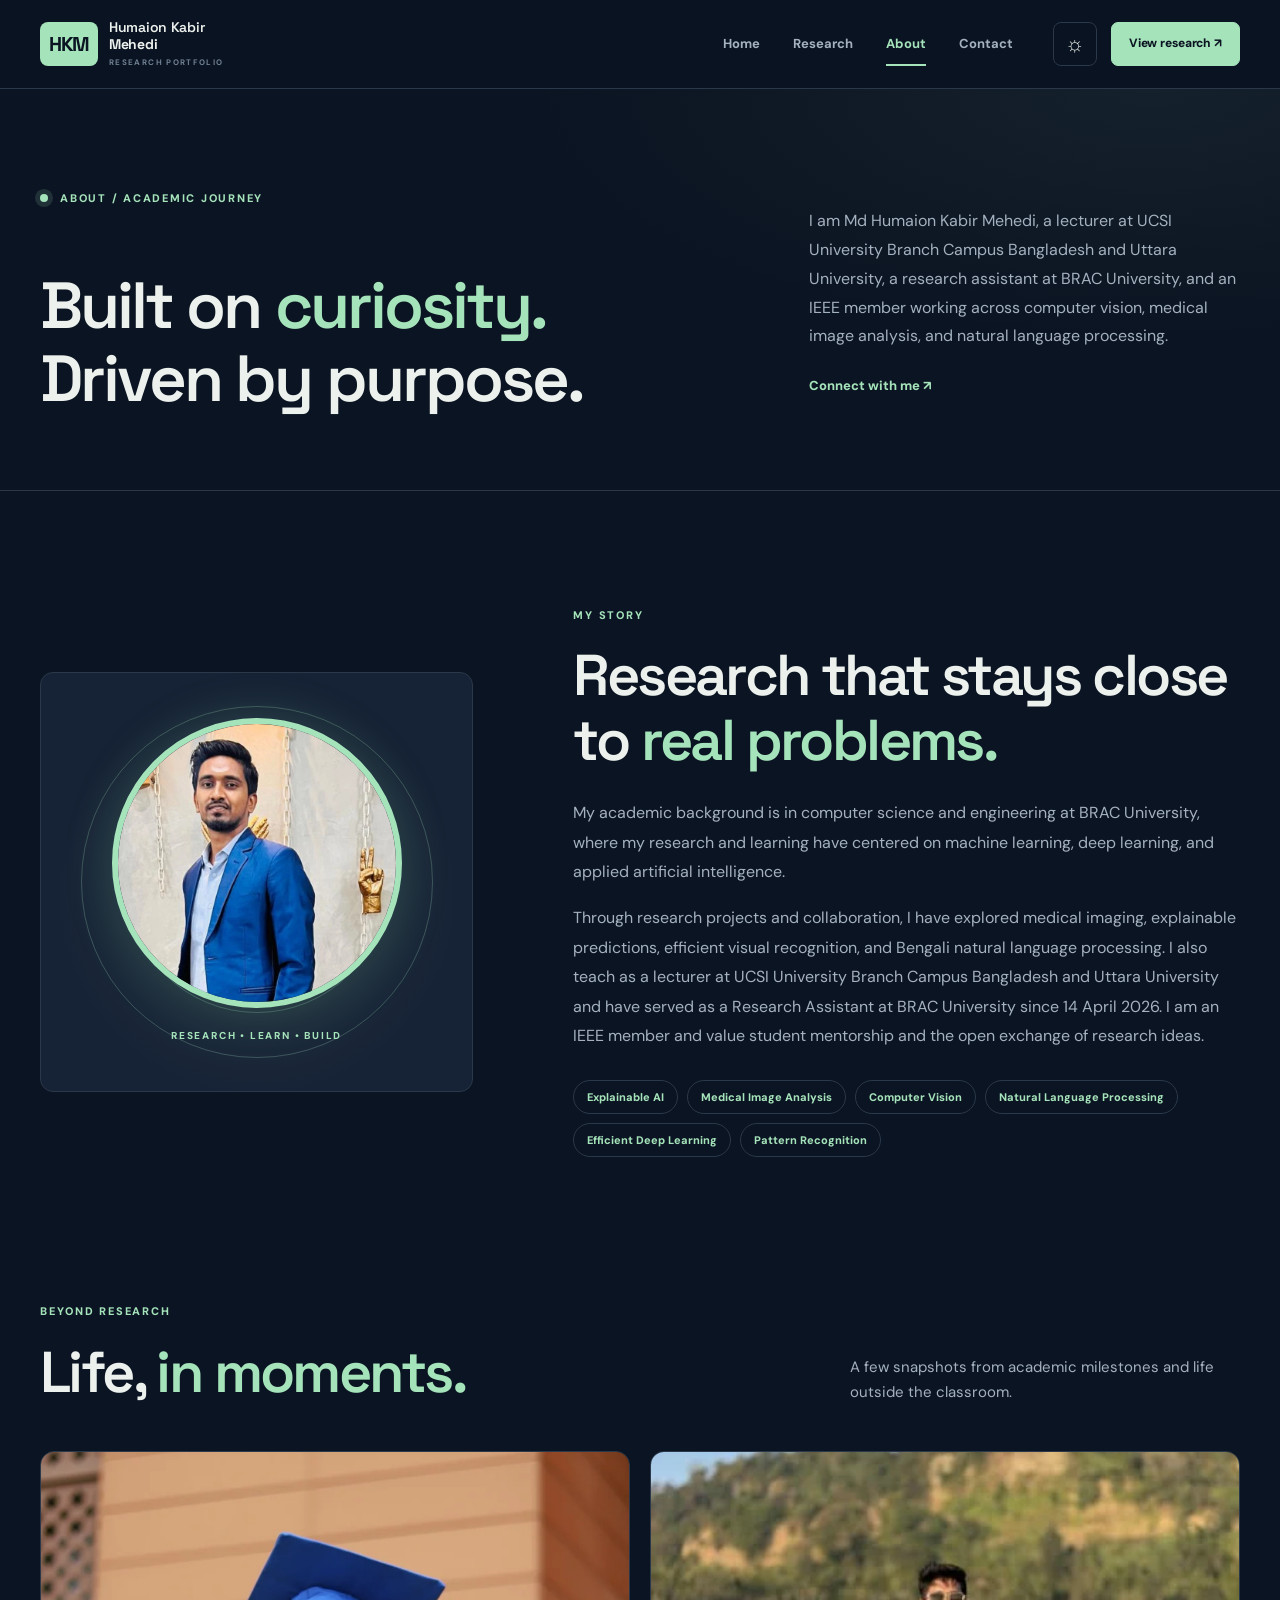
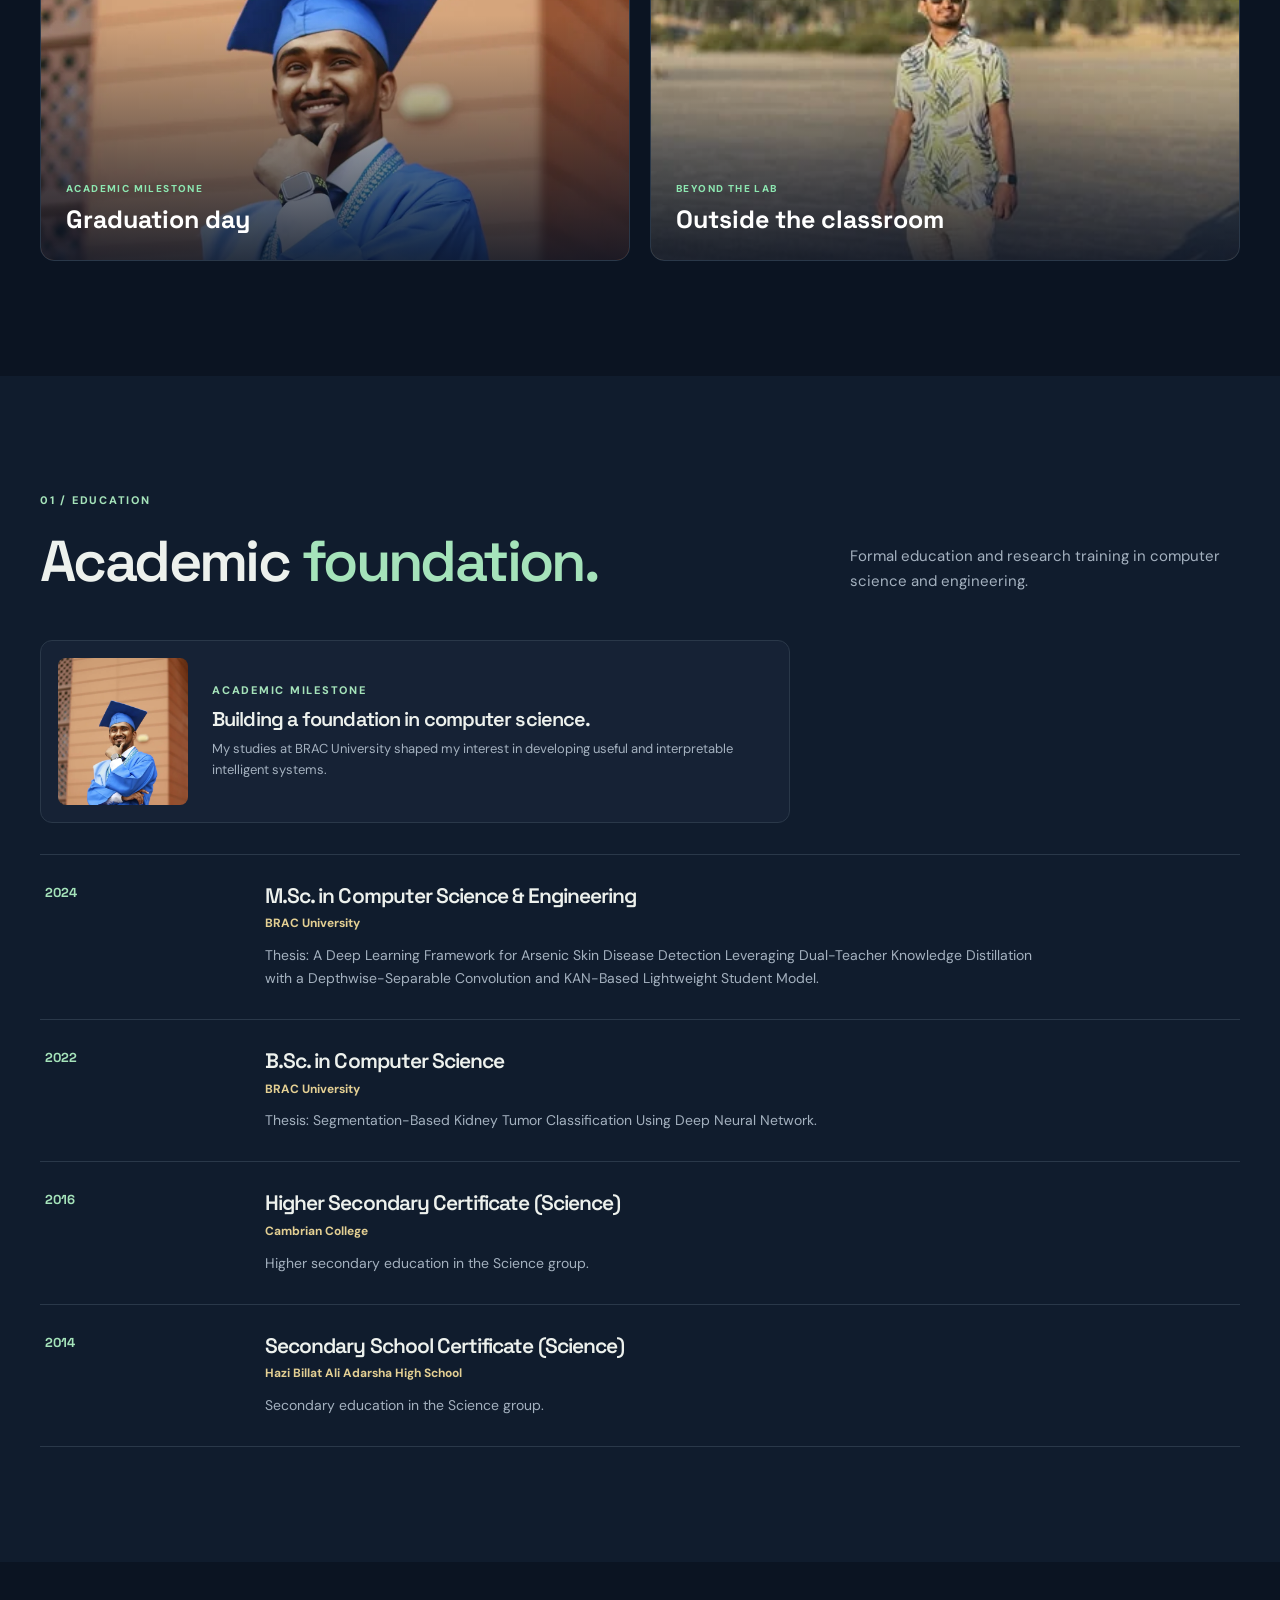
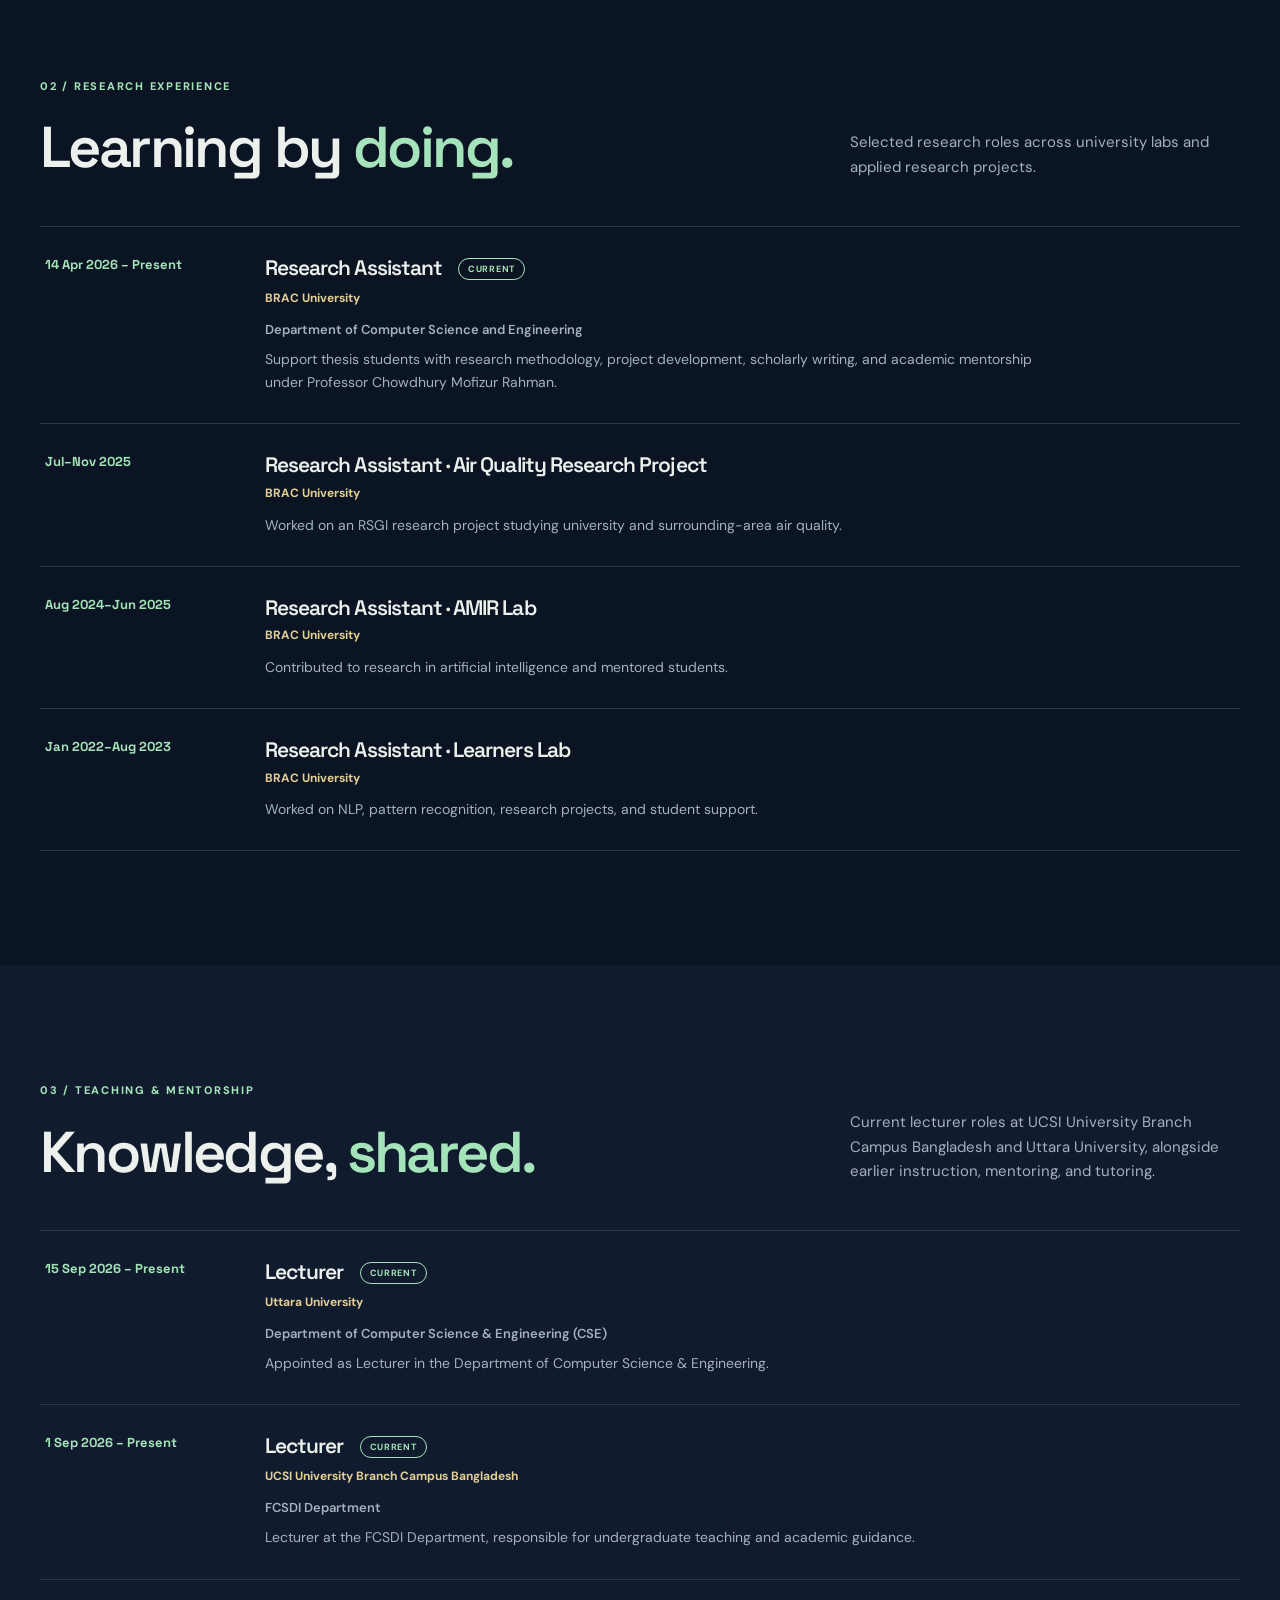
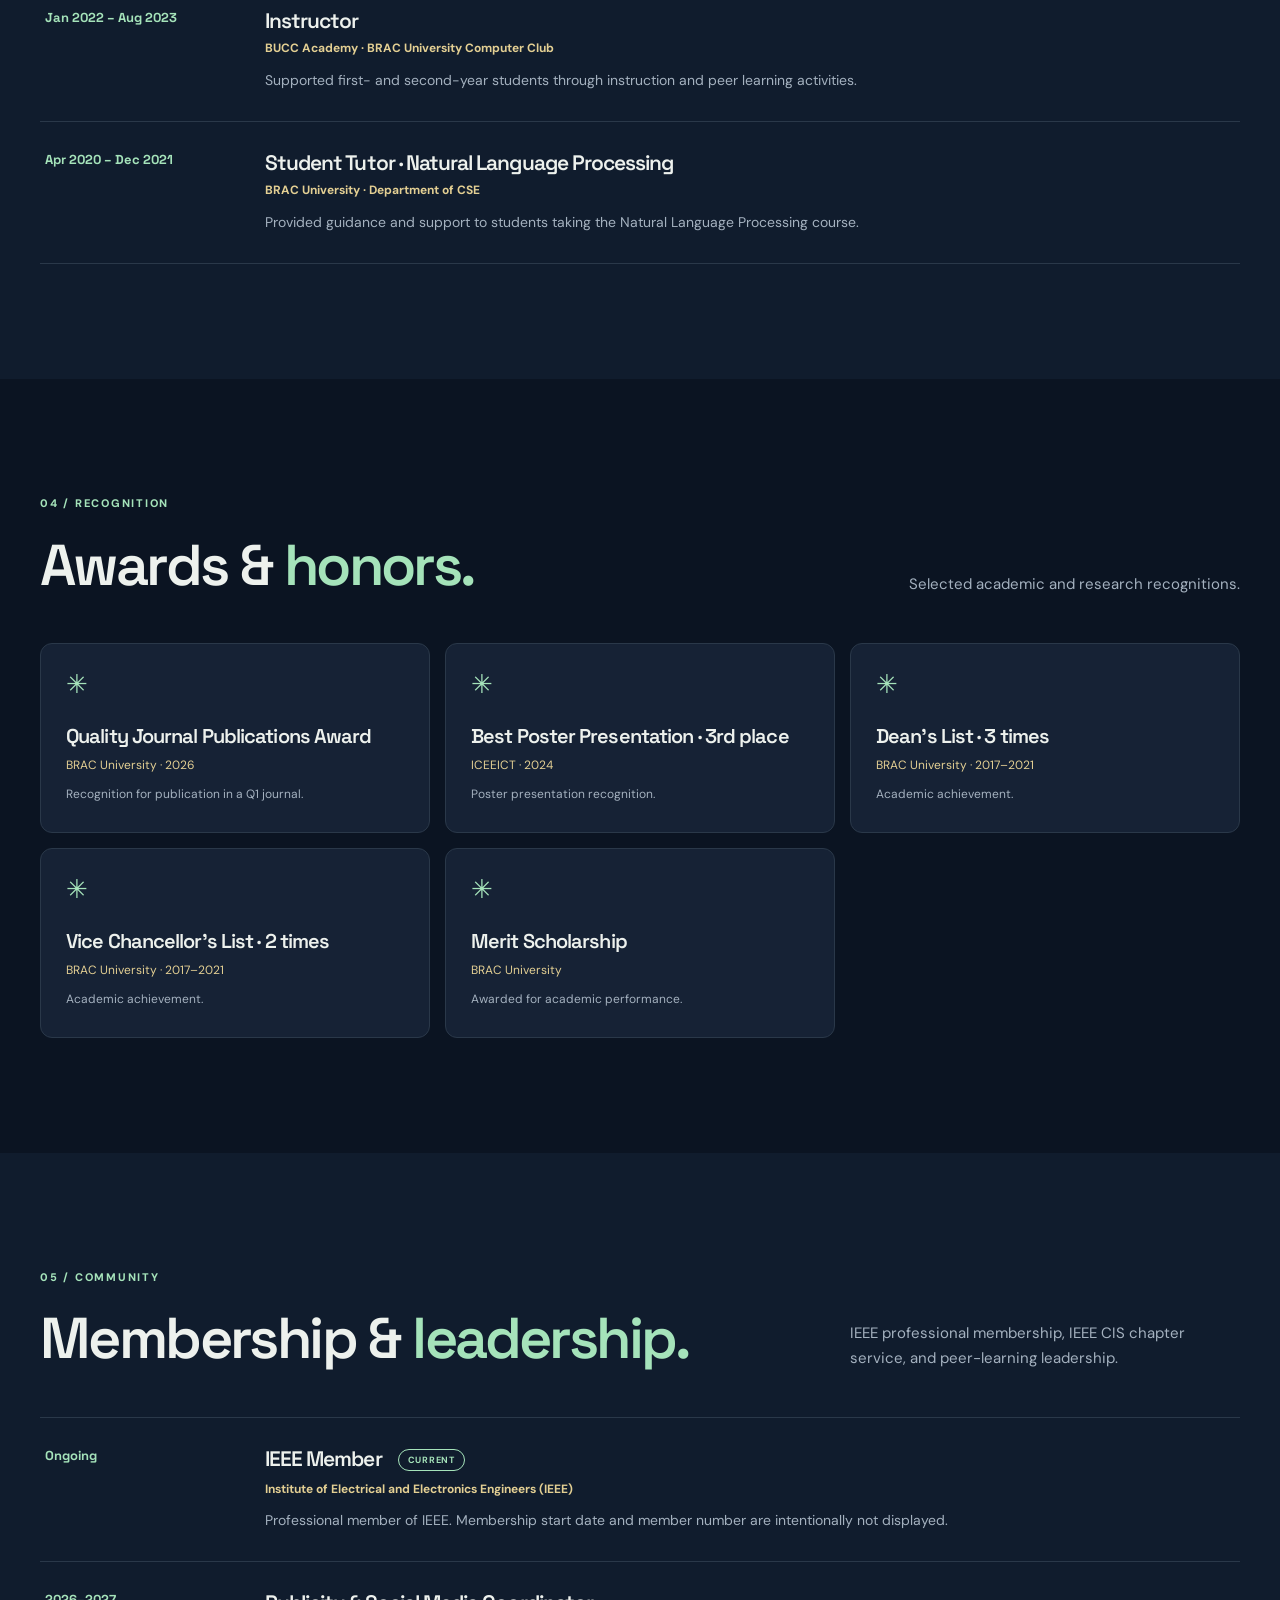
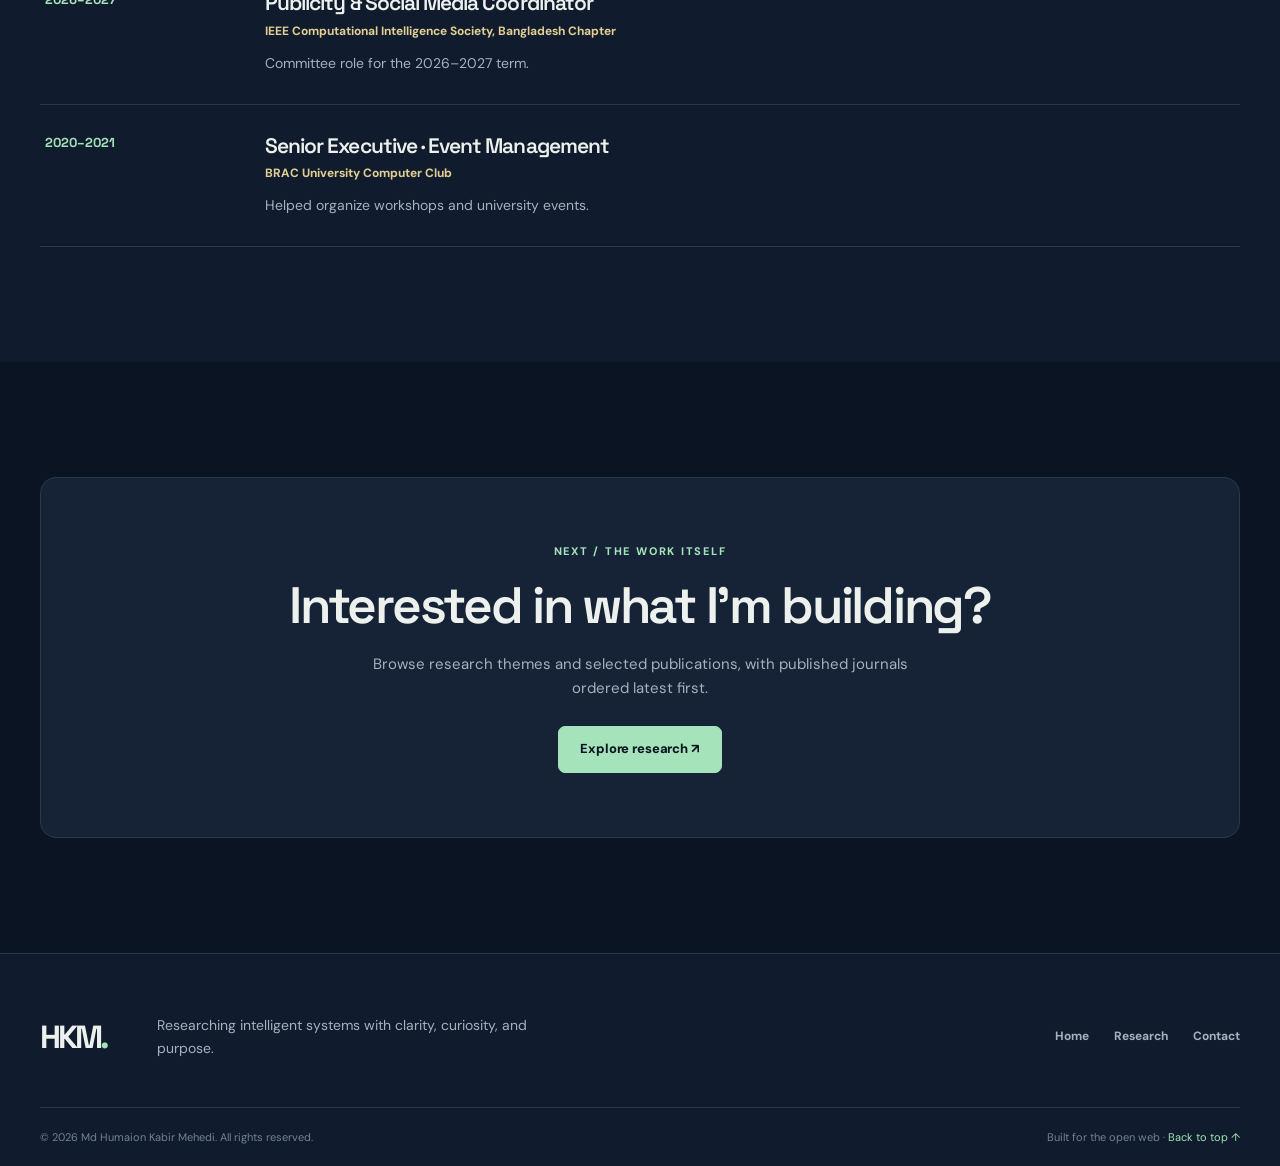
==== about.html @ 3a2073c4 "Add files via upload" ====
<!DOCTYPE html><html lang="en" data-theme="dark"><head>
<meta charset="utf-8"><meta name="viewport" content="width=device-width,initial-scale=1"><meta name="theme-color" content="#0c1423">
<meta name="description" content="Education, experience, teaching, awards, and scholarly activities of AI researcher Md Humaion Kabir Mehedi.">
<meta property="og:title" content="About | Md Humaion Kabir Mehedi"><meta property="og:type" content="website"><title>About | HKM — Md Humaion Kabir Mehedi</title><meta name="application-name" content="HKM Academic Portfolio"><link rel="icon" href="assets/img/favicon.svg" type="image/svg+xml"><link rel="preconnect" href="https://fonts.googleapis.com"><link rel="preconnect" href="https://fonts.gstatic.com" crossorigin><link href="https://fonts.googleapis.com/css2?family=DM+Sans:wght@400;500;600;700;800&family=Space+Grotesk:wght@400;500;600;700&display=swap" rel="stylesheet"><link rel="stylesheet" href="assets/css/style.css"><script>try{document.documentElement.dataset.theme=localStorage.getItem('hkm-theme')||'dark'}catch(e){}</script><script defer src="assets/js/data.js"></script><script defer src="assets/js/app.js"></script>
</head><body data-page="about"><a class="skip-link" href="#main">Skip to content</a><div class="site-shell"><header class="site-header" id="site-header"><div class="container nav-container"><a href="index.html" class="brand" aria-label="Md Humaion Kabir Mehedi home"><span class="brand-symbol">HKM</span><span class="brand-text">Humaion Kabir <strong>Mehedi</strong><small>RESEARCH PORTFOLIO</small></span></a><nav class="desktop-nav" aria-label="Main navigation"><a href="index.html" data-nav="home">Home</a><a href="research.html" data-nav="research">Research</a><a href="about.html" data-nav="about">About</a><a href="contact.html" data-nav="contact">Contact</a></nav><div class="nav-actions"><button class="theme-toggle icon-button" aria-label="Toggle light and dark theme" title="Toggle theme"><span class="theme-icon">☼</span></button><a href="research.html" class="button button-small button-primary nav-cta">View research ↗</a><button class="mobile-menu-toggle icon-button" aria-expanded="false" aria-controls="mobile-navigation" aria-label="Open navigation"><span class="hamburger"><i></i><i></i><i></i></span></button></div></div><nav id="mobile-navigation" class="mobile-nav" aria-label="Mobile navigation" hidden><a href="index.html" data-nav="home">Home</a><a href="research.html" data-nav="research">Research</a><a href="about.html" data-nav="about">About</a><a href="contact.html" data-nav="contact">Contact</a></nav></header>
<main id="main"><section class="page-hero"><div class="container"><div class="eyebrow"><span class="eyebrow-dot"></span> ABOUT / ACADEMIC JOURNEY</div><div class="page-hero-grid"><h1>Built on <span class="text-gradient">curiosity.</span><br>Driven by purpose.</h1><div class="page-hero-aside"><p>I am Md Humaion Kabir Mehedi, a lecturer at UCSI University Branch Campus Bangladesh and Uttara University, a research assistant at BRAC University, and an IEEE member working across computer vision, medical image analysis, and natural language processing.</p><a href="contact.html" class="text-link">Connect with me ↗</a></div></div></div></section>
<section class="section-spacing"><div class="container about-intro"><div class="about-monogram about-photo-frame"><img class="profile-photo profile-photo-about" data-profile-photo src="assets/img/profile.webp" alt="Profile image of Md Humaion Kabir Mehedi" width="320" height="320"><small>RESEARCH • LEARN • BUILD</small></div><div class="intro-copy"><div class="section-kicker">MY STORY</div><h2>Research that stays close to <span class="text-gradient">real problems.</span></h2><p>My academic background is in computer science and engineering at BRAC University, where my research and learning have centered on machine learning, deep learning, and applied artificial intelligence.</p><p>Through research projects and collaboration, I have explored medical imaging, explainable predictions, efficient visual recognition, and Bengali natural language processing. I also teach as a lecturer at UCSI University Branch Campus Bangladesh and Uttara University and have served as a Research Assistant at BRAC University since 14 April 2026. I am an IEEE member and value student mentorship and the open exchange of research ideas.</p><div class="interest-cloud" id="interest-cloud"></div></div></div></section>
<section class="photo-editor-section" id="photo-editor" hidden aria-labelledby="photo-editor-title">
  <div class="container">
    <div class="photo-editor-panel">
      <div class="photo-editor-heading">
        <div><div class="section-kicker">OWNER TOOL / LOCAL PREVIEW</div><h2 id="photo-editor-title">Update your profile photo.</h2><p>Choose your picture to preview it on this website. Download the optimized photo, then replace <code>assets/img/profile.webp</code> in your GitHub repository to publish the change for everyone.</p></div>
        <a class="text-link" href="about.html">Close editor ↗</a>
      </div>
      <div class="photo-editor-grid">
        <div class="photo-editor-preview"><img id="photo-preview" src="assets/img/profile.webp" alt="Current or newly selected profile image" width="160" height="160"><span>Square, automatically center-cropped</span></div>
        <div class="photo-editor-controls">
          <label for="photo-file" class="button button-outline photo-picker">Choose photo <span aria-hidden="true">↑</span></label>
          <input type="file" id="photo-file" accept="image/jpeg,image/png,image/webp" aria-describedby="photo-editor-help">
          <p id="photo-editor-help" class="photo-editor-help">JPG, PNG or WebP, up to 10 MB. The original stays on your device.</p>
          <button class="button button-primary" type="button" id="photo-download" disabled>Download website photo ↓</button>
          <p role="status" aria-live="polite" id="photo-status" class="photo-status">Select a photo to get started.</p>
          <p class="photo-publish-note"><strong>Publishing step:</strong> Upload the downloaded <code>profile.webp</code> to <code>assets/img/</code> on GitHub, replacing the existing file. Commit your changes and refresh the site after deployment. This editor does not upload the image to the server.</p>
        </div>
      </div>
    </div>
  </div>
</section>

<section class="section-spacing moments-section" id="moments"><div class="container"><div class="section-heading reveal"><div><div class="section-kicker">BEYOND RESEARCH</div><h2>Life, <span class="text-gradient">in moments.</span></h2></div><div class="section-heading-side"><p>A few snapshots from academic milestones and life outside the classroom.</p></div></div><div class="moments-grid"><figure class="moment-card"><img src="assets/img/graduation.webp" alt="Graduation portrait in blue academic regalia" width="440" height="600" loading="lazy"><figcaption><small>ACADEMIC MILESTONE</small><strong>Graduation day</strong></figcaption></figure><figure class="moment-card"><img src="assets/img/outdoors.webp" alt="Outdoor photograph in a sunny open landscape" width="440" height="440" loading="lazy"><figcaption><small>BEYOND THE LAB</small><strong>Outside the classroom</strong></figcaption></figure></div></div></section>
<section class="section-spacing section-alt" id="education"><div class="container"><div class="section-heading reveal"><div><div class="section-kicker">01 / EDUCATION</div><h2>Academic <span class="text-gradient">foundation.</span></h2></div><div class="section-heading-side"><p>Formal education and research training in computer science and engineering.</p></div></div><div class="education-photo-note"><img src="assets/img/graduation.webp" width="320" height="420" loading="lazy" alt="Graduation portrait wearing blue academic regalia"><div><div class="section-kicker">ACADEMIC MILESTONE</div><h3>Building a foundation in computer science.</h3><p>My studies at BRAC University shaped my interest in developing useful and interpretable intelligent systems.</p></div></div><div class="timeline" id="education-timeline"></div></div></section>
<section class="section-spacing" id="research-experience"><div class="container"><div class="section-heading reveal"><div><div class="section-kicker">02 / RESEARCH EXPERIENCE</div><h2>Learning by <span class="text-gradient">doing.</span></h2></div><div class="section-heading-side"><p>Selected research roles across university labs and applied research projects.</p></div></div><div class="timeline" id="experience-timeline"></div></div></section>
<section class="section-spacing section-alt" id="teaching-experience"><div class="container"><div class="section-heading reveal"><div><div class="section-kicker">03 / TEACHING &amp; MENTORSHIP</div><h2>Knowledge, <span class="text-gradient">shared.</span></h2></div><div class="section-heading-side"><p>Current lecturer roles at UCSI University Branch Campus Bangladesh and Uttara University, alongside earlier instruction, mentoring, and tutoring.</p></div></div><div class="timeline" id="teaching-timeline"></div></div></section>
<section class="section-spacing"><div class="container"><div class="section-heading reveal"><div><div class="section-kicker">04 / RECOGNITION</div><h2>Awards & <span class="text-gradient">honors.</span></h2></div><div class="section-heading-side"><p>Selected academic and research recognitions.</p></div></div><div class="award-grid" id="award-grid"></div></div></section>
<section class="section-spacing section-alt"><div class="container"><div class="section-heading reveal"><div><div class="section-kicker">05 / COMMUNITY</div><h2>Membership &amp; <span class="text-gradient">leadership.</span></h2></div><div class="section-heading-side"><p>IEEE professional membership, IEEE CIS chapter service, and peer-learning leadership.</p></div></div><div class="timeline" id="service-timeline"></div></div></section>
<section class="section-spacing"><div class="container"><div class="research-bottom-cta"><div class="section-kicker">NEXT / THE WORK ITSELF</div><h2>Interested in what I'm building?</h2><p>Browse research themes and selected publications, with published journals ordered latest first.</p><a href="research.html" class="button button-primary">Explore research ↗</a></div></div></section></main>
<footer class="site-footer"><div class="container footer-top"><a class="footer-brand" href="index.html">HKM<span>.</span></a><p>Researching intelligent systems with clarity, curiosity, and purpose.</p><div class="footer-links"><a href="index.html">Home</a><a href="research.html">Research</a><a href="contact.html">Contact</a></div></div><div class="container footer-bottom"><span>© <span data-year></span> Md Humaion Kabir Mehedi. All rights reserved.</span><span>Built for the open web · <a href="#main">Back to top ↑</a></span></div></footer></div></body></html>
---- assets/css/style.css ----
/* =====================================================
   HKM Academic Portfolio — easy-to-edit static stylesheet
   Dark theme default; light theme via data-theme="light".
   ===================================================== */
:root{color-scheme:dark;--bg:#0b1422;--bg-alt:#101c2d;--surface:#162235;--surface-hover:#1b2d42;--border:#2a3849;--text:#edf1ed;--sub:#a4b1bf;--muted:#718294;--accent:#a5e3ba;--accent-dark:#163e30;--gold:#e3cf93;--header:#0b1422ed;--shadow:0 18px 60px #0002;--heading:'Space Grotesk','Arial',sans-serif;--body:'DM Sans',Arial,sans-serif;--radius:18px}
html[data-theme="light"]{color-scheme:light;--bg:#f8faf8;--bg-alt:#edf3f0;--surface:#fff;--surface-hover:#f0f6f1;--border:#d7e0dd;--text:#152c31;--sub:#465e63;--muted:#74868a;--accent:#23694f;--accent-dark:#dcefe3;--gold:#94752f;--header:#f8faf8ed;--shadow:0 18px 60px #18312a10}
*{box-sizing:border-box}html{scroll-behavior:smooth;scroll-padding-top:105px}body{margin:0;background:var(--bg);color:var(--text);font-family:var(--body);line-height:1.65;-webkit-font-smoothing:antialiased}body,button,input,select{font-size:15px}a{color:inherit;text-decoration:none}button,input,select{font-family:inherit}button{cursor:pointer}a,button,input,select{outline-offset:4px}:focus-visible{outline:2px solid var(--accent)}::selection{background:var(--accent);color:var(--bg)}img,svg{max-width:100%}h1,h2,h3,h4,p{margin-top:0}h1,h2,h3,h4{font-family:var(--heading);line-height:1.12;letter-spacing:-.045em;font-weight:600}h1{font-size:clamp(3.3rem,5.55vw,5.7rem)}h2{font-size:clamp(2.4rem,4.5vw,4.5rem)}h3{font-size:1.35rem}p{color:var(--sub)}.container{width:min(100% - 80px,1220px);margin-inline:auto}.site-shell{overflow:hidden}.section-spacing{padding:115px 0}.section-alt{background:var(--bg-alt)}.sr-only{position:absolute;width:1px;height:1px;padding:0;margin:-1px;overflow:hidden;clip:rect(0,0,0,0);white-space:nowrap;border:0}.skip-link{position:absolute;top:-90px;left:20px;padding:10px 16px;background:var(--accent);color:var(--bg);z-index:200}.skip-link:focus{top:18px}.small-label{font-size:10px;color:var(--muted);letter-spacing:.2em;font-weight:800}.eyebrow,.section-kicker{display:flex;align-items:center;gap:12px;font-weight:800;font-size:11px;letter-spacing:.16em;color:var(--accent)}.eyebrow-dot,.live-indicator{display:inline-block;flex-shrink:0;width:8px;height:8px;border-radius:50%;background:var(--accent);box-shadow:0 0 0 5px color-mix(in srgb,var(--accent) 14%,transparent)}.text-gradient{color:var(--accent)}.button{border-radius:7px;display:inline-flex;align-items:center;justify-content:center;gap:23px;padding:15px 21px;font-size:13px;font-weight:800;line-height:1.15;letter-spacing:-.01em;transition:background .2s,transform .2s,border-color .2s}.button:hover{transform:translateY(-2px)}.button-primary{background:var(--accent);color:var(--bg);border:1px solid var(--accent)}.button-primary:hover{background:var(--text);border-color:var(--text);color:var(--bg)}.button-outline{border:1px solid var(--border);color:var(--text);background:transparent}.button-outline:hover{background:var(--surface-hover);border-color:var(--accent)}.button-small{padding:11px 17px;font-size:12px;gap:10px}.text-link{color:var(--accent);font-size:13px;font-weight:800;display:inline-flex;gap:16px;align-items:center}.text-link:hover{text-decoration:underline;text-underline-offset:5px}.section-heading{display:grid;grid-template-columns:1.2fr .8fr;gap:70px;align-items:end;margin-bottom:46px}.section-heading h2{margin:20px 0 0}.section-heading-side{max-width:390px;justify-self:end}.section-heading-side p{margin:0 0 20px;font-size:15px}.section-heading-side p:last-child{margin-bottom:0}.section-heading-side strong{color:var(--text)}
/* Header */
.site-header{z-index:100;position:sticky;top:0;background:var(--header);backdrop-filter:blur(20px);border-bottom:1px solid var(--border)}.nav-container{display:flex;align-items:center;gap:28px;min-height:88px}.brand{display:flex;gap:11px;align-items:center;flex-shrink:0}.brand-symbol{background:var(--accent);border-radius:8px;color:var(--bg);font:700 20px/1 var(--heading);height:44px;width:58px;display:grid;place-items:center;letter-spacing:-.055em;padding:0 5px}.brand-symbol span{color:var(--bg)}.brand-text{font:600 14px/1.2 var(--heading);letter-spacing:-.02em;display:flex;flex-direction:column}.brand-text strong{font-weight:700}.brand-text small{font:700 8px/1.6 var(--body);letter-spacing:.17em;color:var(--muted);margin-top:3px}.desktop-nav{display:flex;gap:33px;align-items:center;margin-left:auto}.desktop-nav a{position:relative;color:var(--sub);font-weight:700;font-size:13px;transition:color .2s}.desktop-nav a:hover,.desktop-nav a.active{color:var(--accent)}.desktop-nav a.active:after{position:absolute;content:'';height:2px;background:var(--accent);bottom:-11px;left:0;right:0}.nav-actions{display:flex;gap:14px;align-items:center;margin-left:12px}.icon-button{display:grid;place-items:center;width:39px;height:39px;border:1px solid var(--border);border-radius:8px;color:var(--text);background:transparent}.icon-button:hover{border-color:var(--accent)}.theme-icon{font-size:21px;line-height:1}.mobile-menu-toggle,.mobile-nav{display:none}.mobile-nav{padding:10px 40px 20px;background:var(--bg);border-top:1px solid var(--border)}.mobile-nav a{display:block;padding:13px 5px;font-weight:700;border-bottom:1px solid var(--border)}.mobile-nav a.active{color:var(--accent)}.hamburger{display:grid;gap:4px}.hamburger i{display:block;width:19px;height:2px;background:var(--text);transition:transform .2s,opacity .2s}
/* Home hero */
.hero-section{padding-top:92px;padding-bottom:0;background:radial-gradient(ellipse 64% 50% at 72% 33%,color-mix(in srgb,var(--accent) 7%,transparent),transparent 73%)}.hero-layout{display:grid;grid-template-columns:1.08fr .92fr;gap:65px;align-items:center;padding-bottom:94px}.hero-copy h1{margin:25px 0 18px;font-size:clamp(3.3rem,5.4vw,5.7rem);letter-spacing:-.066em}.hero-copy h1 em{font-style:normal;letter-spacing:-.064em}.hero-name{font-family:var(--heading);font-size:18px;font-weight:600;color:var(--text);letter-spacing:-.03em;margin-bottom:13px}.dash{color:var(--accent);padding:0 4px}.hero-description{max-width:555px;font-size:17px;line-height:1.8}.hero-buttons{display:flex;gap:13px;flex-wrap:wrap;margin-top:32px}.hero-meta{display:flex;gap:26px;flex-wrap:wrap;margin-top:43px;color:var(--muted);font-size:12px;font-weight:700}.hero-meta>span{display:inline-flex;align-items:center;gap:9px}.mini-icon{color:var(--accent);font-size:18px}.hero-visual{height:555px;border:1px solid var(--border);border-radius:var(--radius);background:radial-gradient(ellipse at 51% 43%,#2d5b4e32,transparent 45%),linear-gradient(135deg,var(--surface),var(--bg-alt));padding:26px 28px;display:flex;flex-direction:column;box-shadow:var(--shadow);position:relative;overflow:hidden}.hero-visual:before{content:'';position:absolute;inset:0;background-image:linear-gradient(to right,var(--border) 1px,transparent 1px),linear-gradient(to bottom,var(--border) 1px,transparent 1px);background-size:42px 42px;opacity:.14;mask-image:linear-gradient(to bottom,transparent,#000 60%,transparent);pointer-events:none}.visual-topline,.visual-bottomline{display:flex;align-items:center;justify-content:space-between;font-size:10px;font-weight:800;letter-spacing:.13em;color:var(--muted);position:relative;z-index:1}.visual-topline span:first-child{display:flex;gap:12px;align-items:center}.visual-bottomline{gap:7px;font-size:9px}.live-indicator{width:6px;height:6px;box-shadow:none}.orbital-wrap{position:relative;flex:1;min-height:365px;display:grid;place-items:center}.orbit{position:absolute;left:50%;top:50%;border:1px solid color-mix(in srgb,var(--accent) 35%,transparent);border-radius:50%;transform:translate(-50%,-50%)}.orbit-one{width:185px;height:185px;border-style:dashed;animation:spin 38s linear infinite}.orbit-two{width:302px;height:302px;border-color:var(--border)}.orbit-three{width:415px;height:415px;border-color:color-mix(in srgb,var(--accent) 20%,transparent)}@keyframes spin{from{transform:translate(-50%,-50%) rotate(0)}to{transform:translate(-50%,-50%) rotate(360deg)}}.orbital-core{z-index:1;display:flex;flex-direction:column;align-items:center;justify-content:center;width:136px;height:136px;border-radius:50%;background:var(--accent);color:var(--bg);box-shadow:0 0 0 12px #9adab50c,0 0 85px #a5e3ba24}.core-mark{font:700 55px/.95 var(--heading);letter-spacing:-.08em}.core-sub{font-size:9px;font-weight:800;letter-spacing:.1em}.orbit-point{width:11px;height:11px;position:absolute;background:var(--gold);border-radius:50%;box-shadow:0 0 15px #e3cf9366}.point-one{top:26%;left:75%}.point-two{top:71%;left:15%}.point-three{top:78%;left:66%;width:7px;height:7px;background:var(--accent)}.orbit-label{position:absolute;color:var(--text);font:700 11px var(--heading);border:1px solid var(--border);border-radius:30px;padding:6px 12px;background:var(--bg-alt)}.label-one{top:15%;left:12%}.label-two{top:32%;right:0}.label-three{bottom:15%;right:18%}.orbit-cross{position:absolute;font-size:25px;color:var(--accent);font-weight:300}.cross-one{top:9%;right:23%}.cross-two{bottom:13%;left:27%}.hero-quicklinks{border-top:1px solid var(--border);display:flex;align-items:center;gap:32px;flex-wrap:wrap;padding:22px 0}.hero-quicklinks a{display:flex;gap:12px;align-items:center;color:var(--sub);font-size:12px;font-weight:700}.hero-quicklinks a span{color:var(--accent)}.hero-quicklinks a:hover{color:var(--accent)}
/* Shared card sets */
.focus-grid{display:grid;grid-template-columns:repeat(4,minmax(0,1fr));gap:16px}.focus-card{display:flex;flex-direction:column;min-height:330px;border:1px solid var(--border);border-radius:13px;padding:29px 25px 24px;background:var(--surface);transition:transform .25s,border-color .25s}.focus-card:hover{border-color:color-mix(in srgb,var(--accent) 55%,var(--border));transform:translateY(-5px)}.focus-top{display:flex;justify-content:space-between;align-items:center;color:var(--muted);font:700 11px var(--heading)}.focus-icon{font-size:25px;color:var(--accent);line-height:1}.focus-card h3{margin:54px 0 12px;font-size:21px}.focus-card p{line-height:1.7;font-size:13px;flex:1;margin-bottom:24px}.keyword-row{display:flex;flex-wrap:wrap;gap:6px}.keyword-row span{font-size:10px;font-weight:700;color:var(--accent);padding:5px 9px;border:1px solid var(--border);border-radius:20px}.featured-publications{border-top:1px solid var(--border)}.featured-row{display:grid;grid-template-columns:80px minmax(0,1fr) auto;align-items:center;gap:24px;padding:30px 10px;border-bottom:1px solid var(--border);transition:background .2s}.featured-row:hover{background:var(--surface)}.featured-year{font:700 14px var(--heading);color:var(--accent)}.featured-row h3{margin:0 0 8px;font-size:20px;letter-spacing:-.035em}.featured-row p{font-size:12px;margin:0}.publication-arrow{width:42px;height:42px;display:grid;place-items:center;border:1px solid var(--border);border-radius:50%;color:var(--accent);font-size:21px;transition:background .2s}.featured-row:hover .publication-arrow{background:var(--accent);color:var(--bg)}.about-preview-grid{display:grid;grid-template-columns:1fr 1fr;gap:120px}.about-quote h2{margin:20px 0 25px}.about-quote p{font-size:17px;line-height:1.8;max-width:510px;margin-bottom:32px}.fact-row{display:flex;gap:22px;align-items:center;border-bottom:1px solid var(--border);padding:26px 0}.fact-row:first-child{padding-top:0}.fact-number{font:700 12px var(--heading);color:var(--accent)}.fact-row div{display:flex;flex-direction:column;flex:1;gap:4px}.fact-row strong{font:600 17px var(--heading)}.fact-row div span{font-size:12px;color:var(--sub)}.fact-row>span:last-child{color:var(--accent)}.cta-section{padding-top:70px}.big-cta{position:relative;overflow:hidden;border:1px solid var(--border);background:linear-gradient(115deg,var(--surface),var(--bg-alt));padding:65px 70px;border-radius:18px;display:flex;align-items:end;justify-content:space-between;gap:25px}.big-cta h2{font-size:clamp(2.5rem,4.4vw,4.5rem);margin:18px 0}.big-cta p{margin-bottom:0;max-width:510px}.big-cta .button{position:relative;z-index:2;white-space:nowrap}.cta-decor{position:absolute;right:3%;top:-90px;font:700 400px/1 var(--heading);color:var(--accent);opacity:.04;pointer-events:none}
/* Page hero & research */
.page-hero{padding:100px 0 75px;background:radial-gradient(ellipse 70% 90% at 90% 0%,color-mix(in srgb,var(--accent) 6%,transparent),transparent 70%);border-bottom:1px solid var(--border)}.page-hero-grid{display:grid;grid-template-columns:1.25fr .75fr;gap:50px;align-items:end}.page-hero h1{margin:23px 0 0;font-size:clamp(3.3rem,5.1vw,5.4rem)}.page-hero-aside{padding-bottom:10px}.page-hero-aside p{font-size:16px;line-height:1.8}.social-inline{display:flex;gap:15px 24px;flex-wrap:wrap;margin-top:22px}.social-inline a{color:var(--accent);font-size:12px;font-weight:800}.social-inline a:hover{text-decoration:underline}.research-hero{padding-bottom:40px}.research-index{display:grid;grid-template-columns:repeat(4,1fr);gap:13px;margin-top:65px}.research-index a{display:flex;flex-direction:column;gap:18px;padding:22px 22px;background:var(--surface);border-radius:9px;border:1px solid var(--border);font-family:var(--heading);font-size:14px;font-weight:700;transition:border-color .2s,transform .2s;position:relative}.research-index a:hover{transform:translateY(-3px);border-color:var(--accent)}.research-index a>span{font-size:12px;color:var(--accent)}.research-index a b{position:absolute;right:20px;top:19px;color:var(--accent);font-weight:500}.research-focus-grid .focus-card{min-height:330px}.highlight-panel{margin-top:22px;border:1px solid var(--border);border-radius:14px;background:var(--surface);padding:29px 34px;display:flex;gap:45px;justify-content:space-between;align-items:center}.highlight-panel .section-kicker{margin-bottom:12px}.highlight-panel h3{margin:0 0 9px;font-size:22px}.highlight-panel p{font-size:13px;margin:0;max-width:760px}.highlight-panel a{flex-shrink:0}.review-placeholder{border:1px dashed color-mix(in srgb,var(--accent) 35%,var(--border));padding:50px 45px;background:var(--surface);border-radius:14px;display:flex;gap:32px;align-items:flex-start}.review-placeholder-icon{width:60px;height:60px;flex-shrink:0;border-radius:50%;display:grid;place-items:center;border:1px solid var(--border);font-size:29px;color:var(--accent)}.review-placeholder h3{font-size:25px;margin:0 0 10px}.review-placeholder p{font-size:14px;max-width:620px;margin-bottom:12px}.review-placeholder code,.collection-note code{background:var(--bg-alt);color:var(--accent);padding:3px 6px;border-radius:4px}.review-entry{display:flex;justify-content:space-between;gap:28px;padding:26px 30px;border:1px solid var(--border);background:var(--surface);margin-bottom:12px;border-radius:10px}.review-entry h3{font-size:20px;margin:0 0 9px}.review-entry p{font-size:13px;margin:0}.review-entry .status-chip{align-self:start;white-space:nowrap}.status-chip{border:1px solid var(--border);padding:8px 13px;font-size:11px;font-weight:800;color:var(--gold);border-radius:30px}.list-toolbar{display:flex;justify-content:space-between;align-items:center;gap:30px;flex-wrap:wrap;padding:17px 0 22px;border-bottom:1px solid var(--border)}.toolbar-title{display:flex;align-items:center;gap:14px;flex-wrap:wrap}.toolbar-title strong{font-family:var(--heading);font-size:17px}.toolbar-title small{color:var(--accent);font-size:11px;font-weight:800}.publication-controls{display:flex;gap:11px;flex-wrap:wrap}.search-field{display:flex;align-items:center;border:1px solid var(--border);border-radius:7px;background:var(--surface);padding:0 12px;color:var(--accent);gap:8px;min-width:285px}.search-field span{font-size:22px}.search-field input{color:var(--text);background:none;border:none;outline:none;height:41px;min-width:0;width:100%;font-size:12px}.search-field input::placeholder{color:var(--muted)}.select-wrapper select{height:43px;border:1px solid var(--border);border-radius:7px;color:var(--text);background:var(--surface);font-size:12px;padding:0 13px;min-width:125px}.publication-row{display:grid;grid-template-columns:80px minmax(0,1fr) 95px;gap:24px;padding:29px 10px;border-bottom:1px solid var(--border);transition:background .15s}.publication-row:hover{background:color-mix(in srgb,var(--surface-hover) 40%,transparent)}.publication-date{font:700 15px var(--heading);color:var(--accent);padding-top:5px}.publication-main h3{font-size:19px;letter-spacing:-.03em;line-height:1.45;margin:0 0 11px;max-width:900px}.publication-meta{display:flex;gap:9px 13px;align-items:center;flex-wrap:wrap;font-size:12px;color:var(--sub)}.pub-tag{display:inline-flex;background:var(--surface);border:1px solid var(--border);padding:4px 9px;border-radius:4px;color:var(--accent);font-weight:700;font-size:10px;letter-spacing:.01em}.publication-actions{display:flex;flex-direction:column;align-items:flex-end;gap:8px;padding-top:4px}.publication-actions a{display:inline-flex;gap:7px;align-items:center;color:var(--accent);font-size:12px;font-weight:800;white-space:nowrap}.publication-actions a:hover{text-decoration:underline}.new-chip{background:var(--accent-dark);color:var(--accent);font-size:10px;letter-spacing:.1em;padding:3px 9px;border-radius:30px;font-weight:800}.collection-note{font-size:12px;line-height:1.7;color:var(--muted);margin:22px 0 0}.collection-note a{color:var(--accent)}.empty-results{padding:48px;text-align:center;color:var(--sub);font-size:14px}.research-bottom-cta{padding:64px 50px;text-align:center;border:1px solid var(--border);background:var(--surface);border-radius:16px}.research-bottom-cta .section-kicker{justify-content:center}.research-bottom-cta h2{font-size:clamp(2.1rem,4vw,3.7rem);margin:17px 0}.research-bottom-cta p{max-width:540px;margin:0 auto 25px}
/* About */
.about-intro{display:grid;grid-template-columns:.65fr 1fr;gap:100px;align-items:center}.about-monogram{height:420px;border:1px solid var(--border);border-radius:13px;background:radial-gradient(circle at 50% 53%,color-mix(in srgb,var(--accent) 15%,transparent),transparent 65%),var(--surface);display:flex;align-items:center;justify-content:center;flex-direction:column;position:relative;overflow:hidden}.about-monogram:before,.about-monogram:after{position:absolute;content:'';border:1px solid color-mix(in srgb,var(--accent) 25%,transparent);border-radius:50%;width:350px;height:350px}.about-monogram:after{width:260px;height:260px}.monogram-text{font:700 120px/.9 var(--heading);letter-spacing:-.14em;color:var(--text);position:relative;z-index:1;padding-right:15px}.monogram-text span{color:var(--accent)}.about-monogram small{position:relative;z-index:1;font-size:10px;letter-spacing:.18em;color:var(--accent);margin-top:20px;font-weight:800}.intro-copy h2{margin:19px 0 26px}.intro-copy p{font-size:16px;line-height:1.85}.interest-cloud{display:flex;flex-wrap:wrap;gap:9px;margin-top:29px}.interest-cloud span{border:1px solid var(--border);border-radius:22px;padding:7px 13px;font-size:11px;font-weight:800;color:var(--accent)}.timeline{border-top:1px solid var(--border)}.timeline-item{display:grid;grid-template-columns:180px 1fr;gap:40px;padding:29px 5px;border-bottom:1px solid var(--border)}.timeline-year{font:700 13px var(--heading);color:var(--accent)}.timeline-item h3{font-size:21px;margin:0 0 7px}.timeline-place{color:var(--gold);font-size:12px;font-weight:700;margin-bottom:10px}.timeline-item p{font-size:14px;max-width:770px;margin:0}.award-grid{display:grid;grid-template-columns:repeat(3,minmax(0,1fr));gap:15px}.award-card{border:1px solid var(--border);background:var(--surface);border-radius:12px;padding:27px 25px}.award-card .award-icon{font-size:26px;color:var(--accent);line-height:1}.award-card h3{font-size:20px;margin:28px 0 9px}.award-card .award-meta{font-size:12px;color:var(--gold);margin-bottom:9px}.award-card p{font-size:12px;margin-bottom:0}
/* Contact */
.contact-layout{display:grid;grid-template-columns:1.05fr .95fr;gap:100px}.contact-main h2{margin:19px 0 26px}.contact-main>p{font-size:16px;line-height:1.8;max-width:500px}.email-card{margin:40px 0 23px;border:1px solid var(--border);background:var(--surface);border-radius:11px;padding:23px;display:flex;justify-content:space-between;gap:13px;align-items:center}.email-card div{min-width:0}.email-card small{display:block;font-weight:800;font-size:10px;letter-spacing:.14em;color:var(--muted);margin-bottom:9px}.email-card a{font-size:clamp(13px,1.5vw,18px);font-family:var(--heading);font-weight:600;overflow-wrap:anywhere}.email-card a:hover{color:var(--accent)}.copy-email{border:1px solid var(--border);border-radius:7px;background:var(--bg-alt);color:var(--accent);font-size:12px;font-weight:700;padding:10px;white-space:nowrap}.copy-email:hover{border-color:var(--accent)}.contact-note{font-size:12px!important;margin-top:23px;color:var(--muted)}.contact-side{border:1px solid var(--border);background:var(--surface);border-radius:14px;padding:34px}.contact-aside-header{display:flex;justify-content:space-between;font-weight:800;letter-spacing:.12em;color:var(--muted);font-size:11px;padding-bottom:22px;border-bottom:1px solid var(--border)}.contact-aside-header span{color:var(--accent)}.social-card{display:flex;align-items:center;gap:18px;padding:19px 0;border-bottom:1px solid var(--border)}.social-card:hover strong,.social-card:hover .social-arrow{color:var(--accent)}.social-symbol{width:42px;height:42px;display:grid;place-items:center;border:1px solid var(--border);background:var(--bg-alt);border-radius:10px;color:var(--accent);font:700 16px var(--heading)}.social-card div{display:flex;flex-direction:column;flex:1}.social-card strong{font:600 15px var(--heading)}.social-card small{font-size:11px;color:var(--muted)}.social-arrow{color:var(--muted)}.location-card{margin-top:26px;display:flex;gap:17px;align-items:start}.location-card .eyebrow-dot{margin-top:11px}.location-card strong{font-size:14px}.location-card p{margin:4px 0 0;font-size:13px}
/* Footer */
.site-footer{border-top:1px solid var(--border);background:var(--bg-alt)}.footer-top{padding:60px 0 47px;display:grid;grid-template-columns:70px 1fr auto;gap:35px;align-items:center}.footer-brand{font:700 32px var(--heading);letter-spacing:-.09em}.footer-brand span{color:var(--accent)}.footer-top p{font-size:14px;max-width:380px;margin:0}.footer-links{display:flex;align-items:center;gap:25px}.footer-links a{font-size:12px;font-weight:700;color:var(--sub)}.footer-links a:hover{color:var(--accent)}.footer-bottom{border-top:1px solid var(--border);padding:20px 0;display:flex;justify-content:space-between;gap:16px;flex-wrap:wrap;color:var(--muted);font-size:11px}.footer-bottom a{color:var(--accent)}
/* Motion and responsive */
.reveal{opacity:1;transform:none}@media(prefers-reduced-motion:reduce){html{scroll-behavior:auto}.orbit-one{animation:none}.button,.focus-card,.research-index a{transition:none}}
@media(max-width:1130px){.container{width:min(100% - 60px,1220px)}.nav-container{gap:19px}.desktop-nav{gap:22px}.brand-text{font-size:13px}.hero-layout{gap:30px}.hero-visual{height:490px}.orbit-three{width:365px;height:365px}.focus-grid{grid-template-columns:repeat(2,minmax(0,1fr))}.focus-card{min-height:290px}.focus-card h3{margin-top:35px}.about-preview-grid,.contact-layout{gap:65px}}
@media(max-width:850px){.section-spacing{padding:78px 0}.container{width:min(100% - 44px,1220px)}.nav-container{min-height:76px}.desktop-nav,.nav-cta{display:none}.nav-actions{margin-left:auto}.mobile-menu-toggle{display:grid}.mobile-nav:not([hidden]){display:block}.hero-section{padding-top:55px;padding-bottom:0}.hero-layout{grid-template-columns:1fr;padding-bottom:50px}.hero-copy h1{font-size:clamp(3.2rem,8vw,5.3rem)}.hero-description{max-width:650px}.hero-visual{max-width:620px;width:100%;height:435px}.orbital-wrap{min-height:310px}.orbit-three{width:340px;height:340px}.hero-quicklinks{gap:15px 28px}.section-heading,.page-hero-grid{grid-template-columns:1fr;gap:20px}.section-heading-side{justify-self:start;max-width:600px}.page-hero{padding:70px 0 45px}.research-index{grid-template-columns:repeat(2,1fr);margin-top:35px}.about-preview-grid,.about-intro,.contact-layout{grid-template-columns:1fr;gap:44px}.about-monogram{height:340px;max-width:460px}.award-grid{grid-template-columns:repeat(2,1fr)}.footer-top{grid-template-columns:55px 1fr}.footer-links{grid-column:2}.big-cta{padding:47px;align-items:start;flex-direction:column}}
@media(max-width:560px){.container{width:min(100% - 34px,1220px)}.nav-container{min-height:70px}.brand-symbol{width:48px;height:38px;font-size:16px;padding:0 3px}.brand-text{font-size:12px}.section-spacing{padding:68px 0}.hero-section{padding-top:41px;padding-bottom:0}.hero-copy h1{font-size:clamp(2.76rem,12vw,4rem)}.hero-name{font-size:15px}.hero-description{font-size:14px}.hero-buttons{align-items:stretch}.hero-buttons .button{flex:1;min-width:160px;padding-inline:13px;gap:8px}.hero-meta{gap:13px;margin-top:25px}.hero-visual{height:340px;padding:18px}.orbital-wrap{min-height:245px}.orbit-one{width:128px;height:128px}.orbit-two{width:210px;height:210px}.orbit-three{width:285px;height:285px}.orbital-core{height:92px;width:92px}.core-mark{font-size:40px}.core-sub{font-size:6px}.label-one{top:10%;left:1%}.label-two{top:30%;right:-3%}.label-three{bottom:9%;right:15%}.orbit-label{font-size:9px;padding:4px 9px}.visual-topline,.visual-bottomline{font-size:8px}.visual-bottomline{font-size:7px}.hero-quicklinks{gap:14px 17px}.hero-quicklinks .small-label{width:100%}.hero-quicklinks a{font-size:11px}.section-heading{margin-bottom:30px}.section-heading h2,.intro-copy h2{font-size:clamp(2.2rem,10vw,3.2rem)}.section-heading-side p{font-size:14px}.focus-grid,.research-index,.award-grid{grid-template-columns:1fr}.focus-card{min-height:0;padding:26px}.focus-card h3{margin-top:28px}.featured-row{grid-template-columns:48px 1fr 28px;gap:12px;padding:23px 0}.featured-row h3{font-size:16px}.featured-year{font-size:12px}.publication-arrow{width:28px;height:28px;font-size:18px}.about-quote p{font-size:15px}.big-cta{padding:36px 24px}.big-cta h2{font-size:2.5rem}.page-hero h1{font-size:clamp(2.65rem,11vw,4rem)}.page-hero-aside p{font-size:14px}.research-index a{padding:16px;gap:12px}.highlight-panel{flex-direction:column;align-items:flex-start;gap:20px;padding:25px}.review-placeholder{flex-direction:column;gap:22px;padding:29px 24px}.review-placeholder h3{font-size:22px}.list-toolbar{gap:14px}.publication-controls{width:100%}.search-field{width:100%;min-width:0}.select-wrapper,.select-wrapper select{width:100%}.publication-row{grid-template-columns:1fr;gap:6px;padding:24px 0}.publication-date{padding:0;font-size:13px}.publication-main h3{font-size:17px}.publication-actions{align-items:flex-start;flex-direction:row;justify-content:space-between;gap:15px}.review-entry{flex-direction:column}.research-bottom-cta{padding:38px 20px}.timeline-item{grid-template-columns:1fr;gap:8px}.timeline-item h3{font-size:19px}.award-card{padding:25px}.about-monogram{height:290px}.monogram-text{font-size:90px}.contact-side{padding:23px}.email-card{padding:17px}.footer-top{grid-template-columns:1fr;gap:15px;padding:40px 0 28px}.footer-links{grid-column:1}.footer-bottom{flex-direction:column}}


/* Profile photo — replace assets/img/profile.webp with your own picture. */
.orbital-core{overflow:hidden;background:#17362e;border:5px solid var(--accent);width:180px;height:180px}
.profile-photo{object-fit:cover;display:block;flex-shrink:0;background:var(--surface)}
.profile-photo-home{width:100%;height:100%;border-radius:50%}
.about-photo-frame:before,.about-photo-frame:after{pointer-events:none}
.profile-photo-about{width:min(68%,290px);height:auto;aspect-ratio:1;object-fit:cover;border-radius:50%;border:6px solid var(--accent);position:relative;z-index:2;box-shadow:0 0 50px #81db9b30}
.about-photo-frame small{z-index:3;text-align:center;padding-inline:12px}
.photo-editor-section{padding:0 0 85px}
.photo-editor-section[hidden]{display:none!important}
.photo-editor-panel{padding:40px;border:1px solid var(--border);border-radius:var(--radius);background:var(--surface)}
.photo-editor-heading{display:flex;align-items:flex-start;justify-content:space-between;gap:35px;margin-bottom:30px}
.photo-editor-heading h2{font-size:clamp(1.7rem,3vw,2.65rem);margin:15px 0}
.photo-editor-heading p{max-width:700px;margin:0}
.photo-editor-heading code,.photo-publish-note code{font-size:.85em;background:var(--bg);color:var(--accent);border-radius:4px;padding:2px 5px;word-break:break-all}
.photo-editor-grid{display:grid;grid-template-columns:220px minmax(0,1fr);gap:32px;align-items:center}
.photo-editor-preview{border:1px dashed var(--border);border-radius:15px;padding:20px;display:flex;align-items:center;flex-direction:column;gap:12px;text-align:center;color:var(--sub);font-size:12px}
.photo-editor-preview img{width:155px;height:155px;object-fit:cover;border-radius:50%;border:3px solid var(--accent)}
.photo-editor-controls{display:flex;align-items:flex-start;flex-wrap:wrap;column-gap:12px;row-gap:15px}
.photo-editor-controls .button{font-size:13px}
#photo-file{position:absolute;width:1px;height:1px;opacity:0;overflow:hidden}
#photo-file:focus-visible + .photo-editor-help{outline:2px solid var(--accent)}
.photo-editor-help,.photo-status,.photo-publish-note{flex-basis:100%;margin:0;font-size:12px}
.photo-status{color:var(--accent);font-weight:700}
.photo-publish-note{line-height:1.8;margin-top:10px}
.photo-publish-note strong{color:var(--text)}
#photo-download:disabled{opacity:.47;cursor:not-allowed;transform:none}
@media(max-width:760px){.photo-editor-grid{grid-template-columns:1fr}.photo-editor-preview{max-width:235px}.photo-editor-heading{flex-direction:column}.photo-editor-panel{padding:28px}}
@media(max-width:560px){.orbital-core{height:130px;width:130px}.photo-editor-panel{padding:20px}.photo-editor-controls{flex-direction:column;align-items:stretch}.photo-editor-help,.photo-status,.photo-publish-note{flex-basis:auto}}

/* Education credentials and current academic appointments (October 2026). */
.timeline-current{display:inline-flex;vertical-align:middle;align-items:center;margin:0 0 2px 12px;padding:4px 9px;border:1px solid var(--accent);border-radius:30px;color:var(--accent);font:700 9px var(--body);letter-spacing:.08em;text-transform:uppercase;white-space:nowrap}
.timeline-department{font-size:13px;color:var(--sub);font-weight:600;margin:5px 0 8px}
.timeline-badge{display:inline-block;border:1px solid var(--border);border-radius:6px;background:var(--surface);padding:5px 9px;margin-top:9px;margin-bottom:7px;color:var(--accent);font-size:12px;font-weight:800}
.academic-section{background:var(--bg-alt)}
.academic-grid{display:grid;grid-template-columns:minmax(0,1.2fr) minmax(0,.8fr);gap:25px;align-items:stretch}
.appointment-grid{display:grid;grid-template-columns:repeat(2,minmax(0,1fr));gap:18px}
.appointment-card,.credential-panel{border:1px solid var(--border);border-radius:15px;background:var(--surface);padding:28px}
.appointment-card{display:flex;flex-direction:column;min-height:290px;transition:transform .2s,border-color .2s}
.appointment-card:hover{transform:translateY(-3px);border-color:var(--accent)}
.appointment-status{color:var(--accent);font-size:9px;font-weight:800;letter-spacing:.11em;display:flex;gap:9px;align-items:center;margin-bottom:27px}
.status-dot{height:7px;width:7px;background:var(--accent);border-radius:50%}
.appointment-card h3{font-size:27px;margin-bottom:13px}
.appointment-card strong{font-family:var(--heading);font-size:15px;line-height:1.45}
.appointment-card p{font-size:13px;line-height:1.6;margin:10px 0 22px}
.appointment-date{border-top:1px solid var(--border);padding-top:15px;margin-top:auto;color:var(--accent);font-size:12px;font-weight:800}
.credential-panel{padding:30px}
.credential-panel h3{font-size:29px;margin:18px 0 25px}
.credential-row{display:grid;grid-template-columns:44px 1fr;column-gap:14px;row-gap:4px;border-top:1px solid var(--border);padding:19px 0}
.credential-year{font-size:12px;font-weight:800;color:var(--accent);padding-top:2px}
.credential-row>div{display:flex;flex-direction:column;gap:3px}
.credential-row strong{font-size:13px;line-height:1.45}
.credential-row>div span{font-size:11px;color:var(--muted)}
.credential-row small{grid-column:2;color:var(--accent);font-size:11px;font-weight:800}
.credential-panel>.text-link{margin-top:15px}
@media(max-width:1050px){.academic-grid{grid-template-columns:1fr}.credential-panel{max-width:none}}
@media(max-width:650px){.appointment-grid{grid-template-columns:1fr}.appointment-card{min-height:0;padding:25px}.appointment-status{margin-bottom:16px}.credential-panel{padding:25px}}

/* Research assistant and IEEE membership callouts */
.hero-affiliations{display:flex;flex-wrap:wrap;gap:9px;margin:20px 0 12px;max-width:760px}
.hero-affiliations span{border:1px solid var(--border);background:var(--surface);color:var(--accent);padding:8px 13px;border-radius:30px;font-size:11px;font-weight:700;line-height:1.5}
.research-role-strip{margin-top:22px;border:1px solid var(--border);border-radius:14px;background:var(--surface);padding:24px 28px;display:grid;grid-template-columns:minmax(0,1fr) minmax(0,.85fr) auto;gap:28px;align-items:center}
.research-role-strip>div{display:flex;flex-direction:column;gap:7px}.research-role-strip strong{font-family:var(--heading);font-size:15px}.research-role-strip span{font-size:12px;color:var(--sub);line-height:1.5}.research-role-strip .text-link{white-space:nowrap}
@media(max-width:920px){.research-role-strip{grid-template-columns:1fr 1fr}.research-role-strip .text-link{grid-column:1/-1}}
@media(max-width:560px){.research-role-strip{grid-template-columns:1fr;padding:20px;gap:20px}.research-role-strip .text-link{grid-column:auto}.hero-affiliations span{font-size:10px}}

/* October 2026: public-facing sample manuscript cards and photographic story */
.demo-notice[hidden]{display:none!important}
.demo-notice{display:flex;gap:16px;align-items:flex-start;background:color-mix(in srgb,var(--gold) 7%,var(--surface));border:1px solid color-mix(in srgb,var(--gold) 38%,var(--border));padding:19px 22px;border-radius:12px;margin-bottom:25px}
.demo-notice-icon{font-size:24px;color:var(--gold);flex:0 0 auto;line-height:1.1}
.demo-notice strong{font-family:var(--heading);font-size:15px;color:var(--text)}
.demo-notice p{margin:7px 0 0;font-size:13px;line-height:1.7}
.review-overline{color:var(--accent);font-size:10px;letter-spacing:.16em;font-weight:800;margin-bottom:10px}
.review-demo{border-style:dashed;border-color:color-mix(in srgb,var(--gold) 25%,var(--border))}
.review-demo h3{font-size:19px}
.review-content{min-width:0;flex:1}
.review-entry .demo-chip{color:var(--text-secondary,var(--muted));border-style:dashed;font-size:10px}
.moments-section{padding-top:30px}
.moments-grid{display:grid;grid-template-columns:1fr 1fr;gap:20px}
.moment-card{margin:0;position:relative;min-width:0;height:410px;overflow:hidden;border:1px solid var(--border);border-radius:14px;background:var(--surface)}
.moment-card img{width:100%;height:100%;object-fit:cover;object-position:50% 35%;display:block;transition:transform .4s ease}
.moment-card:hover img{transform:scale(1.035)}
.moment-card:nth-child(2) img{object-position:center 50%}
.moment-card:after{position:absolute;content:'';inset:40% 0 0;background:linear-gradient(transparent,#081021d9);pointer-events:none}
.moment-card figcaption{position:absolute;z-index:1;left:25px;bottom:25px;color:white;display:grid;gap:5px}
.moment-card figcaption small{font-size:10px;font-weight:800;color:#8de7b1;letter-spacing:.14em}
.moment-card figcaption strong{font:700 25px var(--heading)}
.education-photo-note{display:grid;grid-template-columns:130px 1fr;align-items:center;gap:24px;margin:0 0 31px;padding:17px;background:var(--surface);border:1px solid var(--border);border-radius:12px;max-width:750px}
.education-photo-note img{height:147px;width:130px;border-radius:8px;object-fit:cover;object-position:center 25%}
.education-photo-note h3{margin:8px 0;font-size:20px}
.education-photo-note p{font-size:13px;line-height:1.65;margin:0}
@media(max-width:650px){.moments-grid{grid-template-columns:1fr;gap:15px}.moment-card{height:320px}.moment-card:nth-child(2){height:260px}.review-entry{gap:16px}.review-demo h3{font-size:17px}.review-entry .status-chip{white-space:normal}.demo-notice{padding:17px 14px;gap:12px}.education-photo-note{grid-template-columns:100px 1fr;gap:14px}.education-photo-note img{width:100px;height:130px}.education-photo-note h3{font-size:16px}.education-photo-note p{font-size:12px}}
@media(prefers-reduced-motion:reduce){.moment-card img{transition:none}.moment-card:hover img{transform:none}}

/* ===========================================================
   Responsive refinement — HKM 2026
   Phones (320–599), tablets (600–979), laptops and wide displays.
   Uses the original layout and content; no framework required.
   =========================================================== */
/* Clip ornamental circles without disabling the sticky header. */
.site-shell{overflow:clip}
html{scroll-padding-top:clamp(78px,8vw,108px)}
body{min-width:0}
.container{width:min(calc(100% - 2 * clamp(17px,4vw,40px)),1220px)}
/* Grid children must be allowed to shrink before a long publication title wraps. */
.hero-copy,.hero-visual,.section-heading>*,.page-hero-grid>*,
.about-preview-grid>*,.about-intro>*,.contact-layout>*,.academic-grid>*,
.appointment-grid>*,.credential-panel,.highlight-panel>*,.review-content,
.publication-main,.featured-row>*,.timeline-item>*,.social-card>div,
.footer-top>*,.research-role-strip>*,.moments-grid>*{min-width:0}
.publication-main h3,.featured-row h3,.review-content h3,
.timeline-item h3,.appointment-card h3,.hero-copy h1,.page-hero h1,
.section-heading h2,.intro-copy h2,.contact-main h2,
.footer-top p,.credential-row strong{overflow-wrap:break-word}
.publication-main,.featured-row,.review-content{overflow-wrap:anywhere}
img{height:auto}
.profile-photo-home{height:100%}
.photo-editor-preview img{height:155px}
/* Comfortable controls when navigating by touch or keyboard. */
.icon-button,.mobile-menu-toggle{width:44px;height:44px;flex-shrink:0}
.mobile-nav a{min-height:48px;display:flex;align-items:center}
.hero-quicklinks a{min-height:38px}
.text-link{min-height:38px;align-items:center}
.publication-actions a,.social-inline a{min-height:40px;display:inline-flex;align-items:center}
.footer-links a{min-height:40px;display:inline-flex;align-items:center}
.copy-email{min-height:44px}
.search-field input,.select-wrapper select{min-height:44px}
.button{min-height:44px;text-align:center}
/* Small, predictable horizontal spacing for the navigation. */
.nav-container{justify-content:space-between}
.brand,.nav-actions{min-width:0}
/* Fix the tablet footer's undersized brand track (HKM. previously clipped). */
.footer-top{grid-template-columns:minmax(82px,auto) minmax(0,1fr) auto}
.footer-brand{display:inline-flex;align-items:center;width:max-content;min-height:44px}
/* Preserve the person's portrait, even when the visual container shrinks. */
.profile-photo-home,.profile-photo-about{object-fit:cover}

@media(max-width:1180px) and (min-width:981px){
  .hero-layout{gap:clamp(24px,3vw,42px)}
  .hero-visual{min-width:0}
  .desktop-nav{gap:clamp(16px,2vw,27px)}
  .nav-container{gap:clamp(13px,1.6vw,22px)}
  .hero-copy h1{font-size:clamp(3.15rem,5vw,4.2rem)}
}
/* Small laptops and landscape tablets: use a comfortable single-column hero
   and touch navigation before the traditional desktop navbar gets cramped. */
@media(max-width:980px){
  .desktop-nav,.nav-cta{display:none}
  .mobile-menu-toggle{display:grid}
  .mobile-nav:not([hidden]){display:block}
  .nav-actions{margin-left:auto}
  .nav-container{gap:14px;min-height:76px}
  .mobile-nav{padding:8px max(22px,calc((100vw - 920px)/2)) 16px;max-height:calc(100svh - 76px);overflow-y:auto;overscroll-behavior:contain}
  .hero-layout{grid-template-columns:minmax(0,1fr);gap:34px;padding-bottom:50px}
  .hero-section{padding-top:60px}
  .hero-copy{max-width:750px}
  .hero-copy h1{font-size:clamp(3.1rem,7vw,5.15rem)}
  .hero-visual{width:min(100%,620px);height:440px}
  .page-hero-grid,.section-heading{grid-template-columns:minmax(0,1fr);gap:22px}
  .page-hero-aside,.section-heading-side{justify-self:start;max-width:690px}
  .page-hero{padding:78px 0 55px}
  .about-intro{grid-template-columns:minmax(0,1fr);gap:36px}
  .about-monogram{max-width:500px}
  .contact-layout{grid-template-columns:minmax(0,1fr);gap:40px}
  .contact-side{max-width:760px}
  .about-preview-grid{gap:42px}
  .footer-top{grid-template-columns:90px minmax(0,1fr)}
  .footer-links{grid-column:1/-1}
}
@media(min-width:981px){
  .mobile-nav{display:none!important}
}
@media(max-width:768px){
  .section-spacing{padding-block:clamp(56px,8vw,74px)}
  .research-hero{padding-bottom:35px}
  .hero-section{padding-top:48px;padding-bottom:0}
  .section-heading{margin-bottom:34px}
  .section-heading h2,.intro-copy h2{font-size:clamp(2.2rem,6.4vw,3.6rem)}
  .research-index{grid-template-columns:repeat(2,minmax(0,1fr));gap:12px}
  .focus-grid{grid-template-columns:repeat(2,minmax(0,1fr))}
  .focus-card{min-height:270px}
  .academic-grid{grid-template-columns:minmax(0,1fr);gap:20px}
  .about-preview-grid{grid-template-columns:minmax(0,1fr);gap:35px}
  .review-entry{flex-direction:column;gap:14px}
  .review-entry .status-chip{white-space:normal}
  .highlight-panel{gap:20px}
  .highlight-panel h3{overflow-wrap:anywhere}
  .footer-top{gap:15px 22px}
  .footer-links{flex-wrap:wrap;gap:12px 24px}
  .moment-card{height:360px}
  .photo-editor-grid{grid-template-columns:190px minmax(0,1fr);gap:20px}
  .photo-editor-heading{gap:20px}
  .photo-editor-panel{padding:26px}
  .photo-editor-preview{padding:13px}
}
@media(max-width:600px){
  .container{width:calc(100% - 34px)}
  .nav-container{min-height:68px}
  .brand-symbol{width:48px;height:40px;font-size:16px}
  .brand-text{font-size:12px}
  .nav-actions{gap:8px;margin-left:auto}
  .mobile-nav{padding:8px 17px 12px;max-height:calc(100svh - 68px)}
  .mobile-nav a{font-size:15px}
  .hero-quicklinks{gap:6px 18px;padding-block:15px}
  .hero-meta{gap:10px 20px}
  .hero-visual{height:350px}
  .research-index{grid-template-columns:minmax(0,1fr)}
  .appointment-grid,.focus-grid,.award-grid,.moments-grid{grid-template-columns:minmax(0,1fr)}
  .focus-card{min-height:0}
  .moment-card{height:340px}
  .moment-card:nth-child(2){height:270px}
  .review-entry{padding:20px 18px}
  .demo-notice{align-items:flex-start}
  .list-toolbar{align-items:stretch}
  .publication-controls{width:100%;display:grid;grid-template-columns:minmax(0,1fr)}
  .search-field,.select-wrapper,.select-wrapper select{width:100%;min-width:0}
  .publication-row{grid-template-columns:minmax(0,1fr);gap:8px;padding:22px 0}
  .publication-main h3{font-size:17px}
  .publication-actions{padding:0;align-items:flex-start}
  .publication-actions a{min-height:38px}
  .featured-row{grid-template-columns:48px minmax(0,1fr) 33px;gap:12px;padding:20px 0}
  .footer-top{grid-template-columns:minmax(0,1fr)}
  .footer-links{grid-column:1}
  .footer-top p{max-width:100%}
  .photo-editor-grid{grid-template-columns:minmax(0,1fr)}
  .photo-editor-preview{max-width:240px}
  .photo-editor-heading{flex-direction:column}
  .photo-editor-controls{flex-direction:column;align-items:stretch}
  .photo-editor-controls .button,.photo-editor-controls .photo-picker{justify-content:center;width:100%}
  .photo-editor-help,.photo-status,.photo-publish-note{flex-basis:auto}
}
@media(max-width:420px){
  .container{width:calc(100% - 30px)}
  .hero-copy h1{font-size:clamp(2.36rem,10.9vw,3.1rem);line-height:1.09}
  .hero-name{line-height:1.45}
  .page-hero h1{font-size:clamp(2.35rem,10.5vw,3.15rem)}
  .hero-buttons{gap:10px}
  .hero-buttons .button{flex:1 1 100%;justify-content:space-between}
  .hero-visual{height:310px;padding:15px}
  .orbital-wrap{min-height:225px}
  .orbit-three{width:260px;height:260px}
  .orbit-two{width:190px;height:190px}
  .orbital-core{width:122px;height:122px}
  .orbit-label{font-size:9px;padding:3px 8px}
  .visual-topline,.visual-bottomline{font-size:8px;letter-spacing:.07em}
  .research-role-strip{padding:18px}
  .section-heading h2,.intro-copy h2{font-size:clamp(2.03rem,9.2vw,2.55rem)}
  .education-photo-note{grid-template-columns:86px minmax(0,1fr);gap:12px;padding:12px}
  .education-photo-note img{width:86px;height:120px}
  .education-photo-note h3{font-size:15px}
  .moment-card figcaption strong{font-size:22px}
  .timeline-current{display:table;margin:8px 0 0}
  .email-card{flex-wrap:wrap}
  .email-card .copy-email{margin-top:2px}
  .big-cta{padding:26px 21px}
  .big-cta h2{font-size:clamp(2.03rem,9vw,2.6rem)}
  .photo-editor-panel{padding:19px}
}
@media(max-width:350px){
  .brand-text{font-size:11px}
  .brand-text small{font-size:7px}
  .nav-actions{gap:5px}
  .hero-visual{height:290px}
  .orbit-three{width:235px;height:235px}
  .hero-affiliations span{font-size:10px}
  .section-heading h2,.intro-copy h2{font-size:2rem}
  .hero-quicklinks a{font-size:11px}
  .footer-links{gap:10px 14px}
}
@media(max-height:480px) and (max-width:980px){
  .mobile-nav{max-height:calc(100svh - 68px)}
}
@media(hover:none){
  .focus-card:hover,.appointment-card:hover,.research-index a:hover{transform:none}
}
@media(prefers-reduced-motion:reduce){
  *,*::before,*::after{scroll-behavior:auto!important;animation-duration:.01ms!important;transition-duration:.01ms!important}
}
@media(max-width:600px){.publication-arrow{width:33px;height:33px;font-size:19px}}
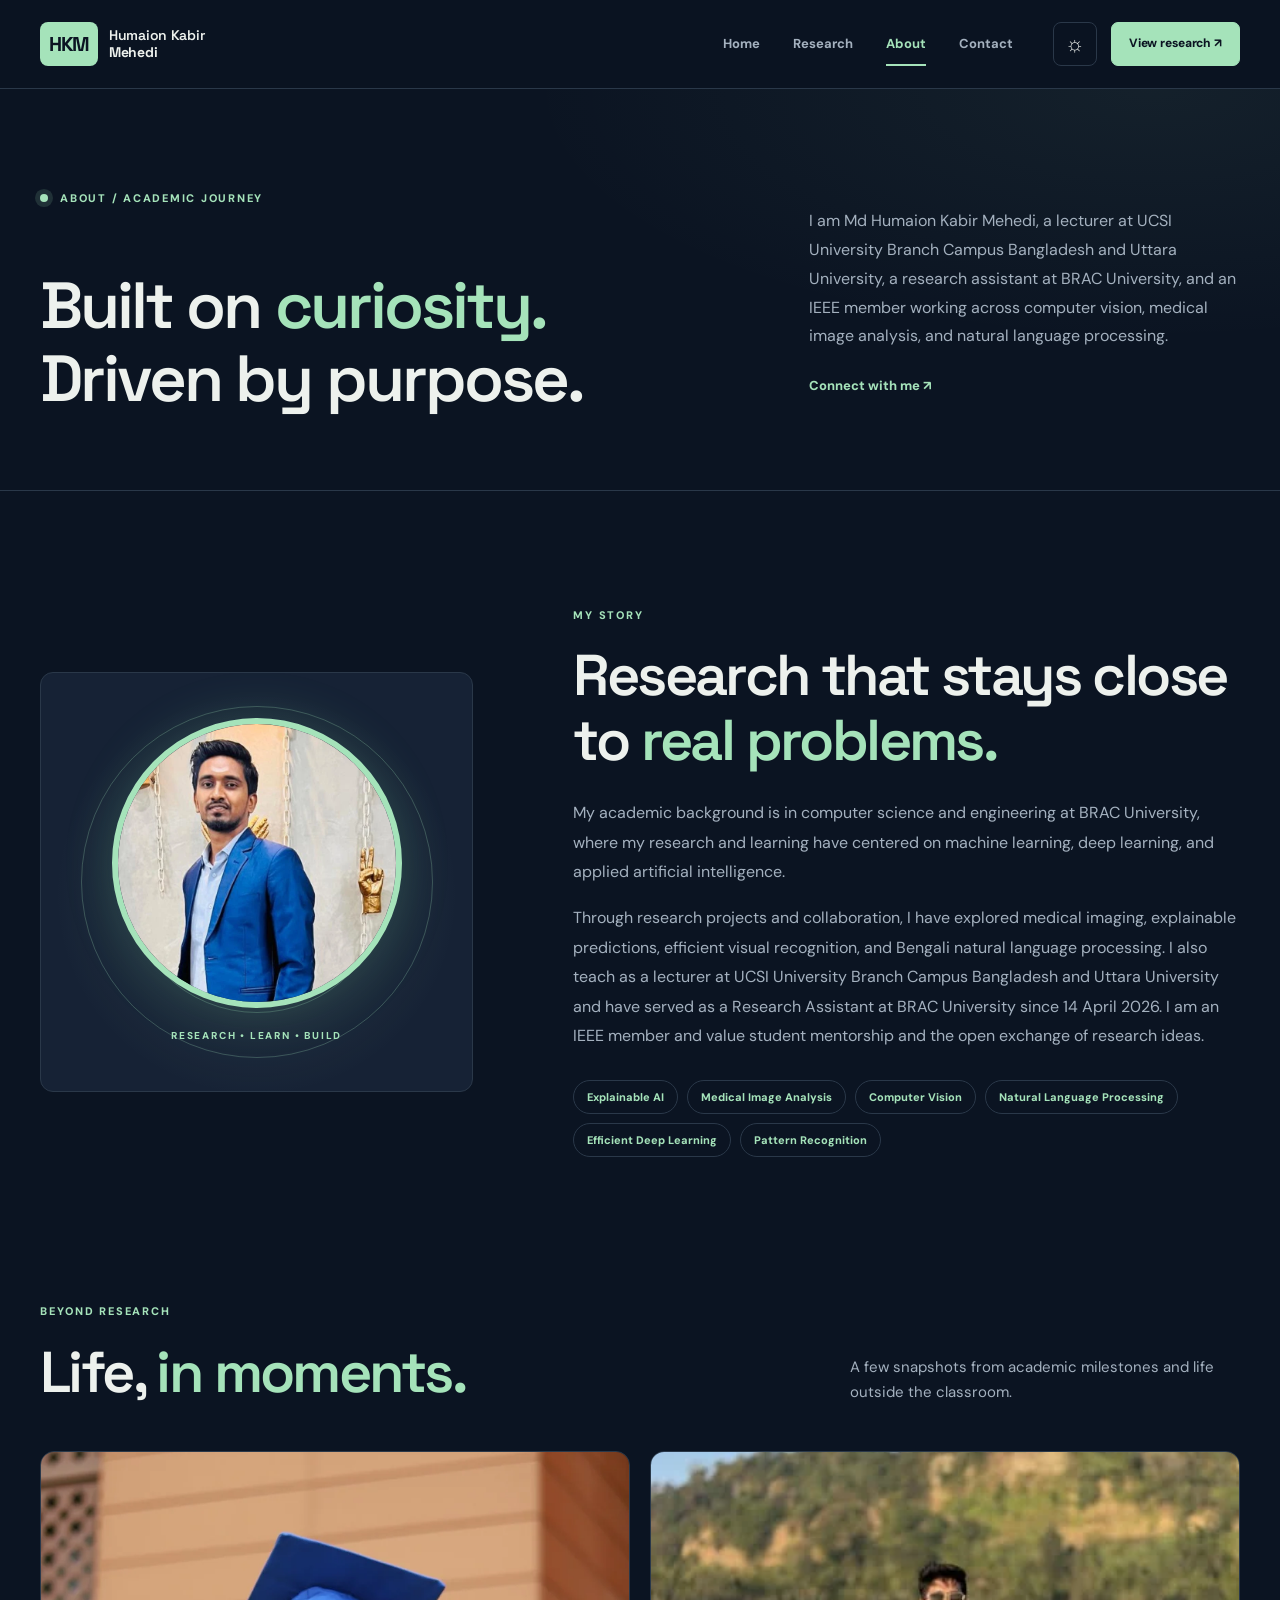
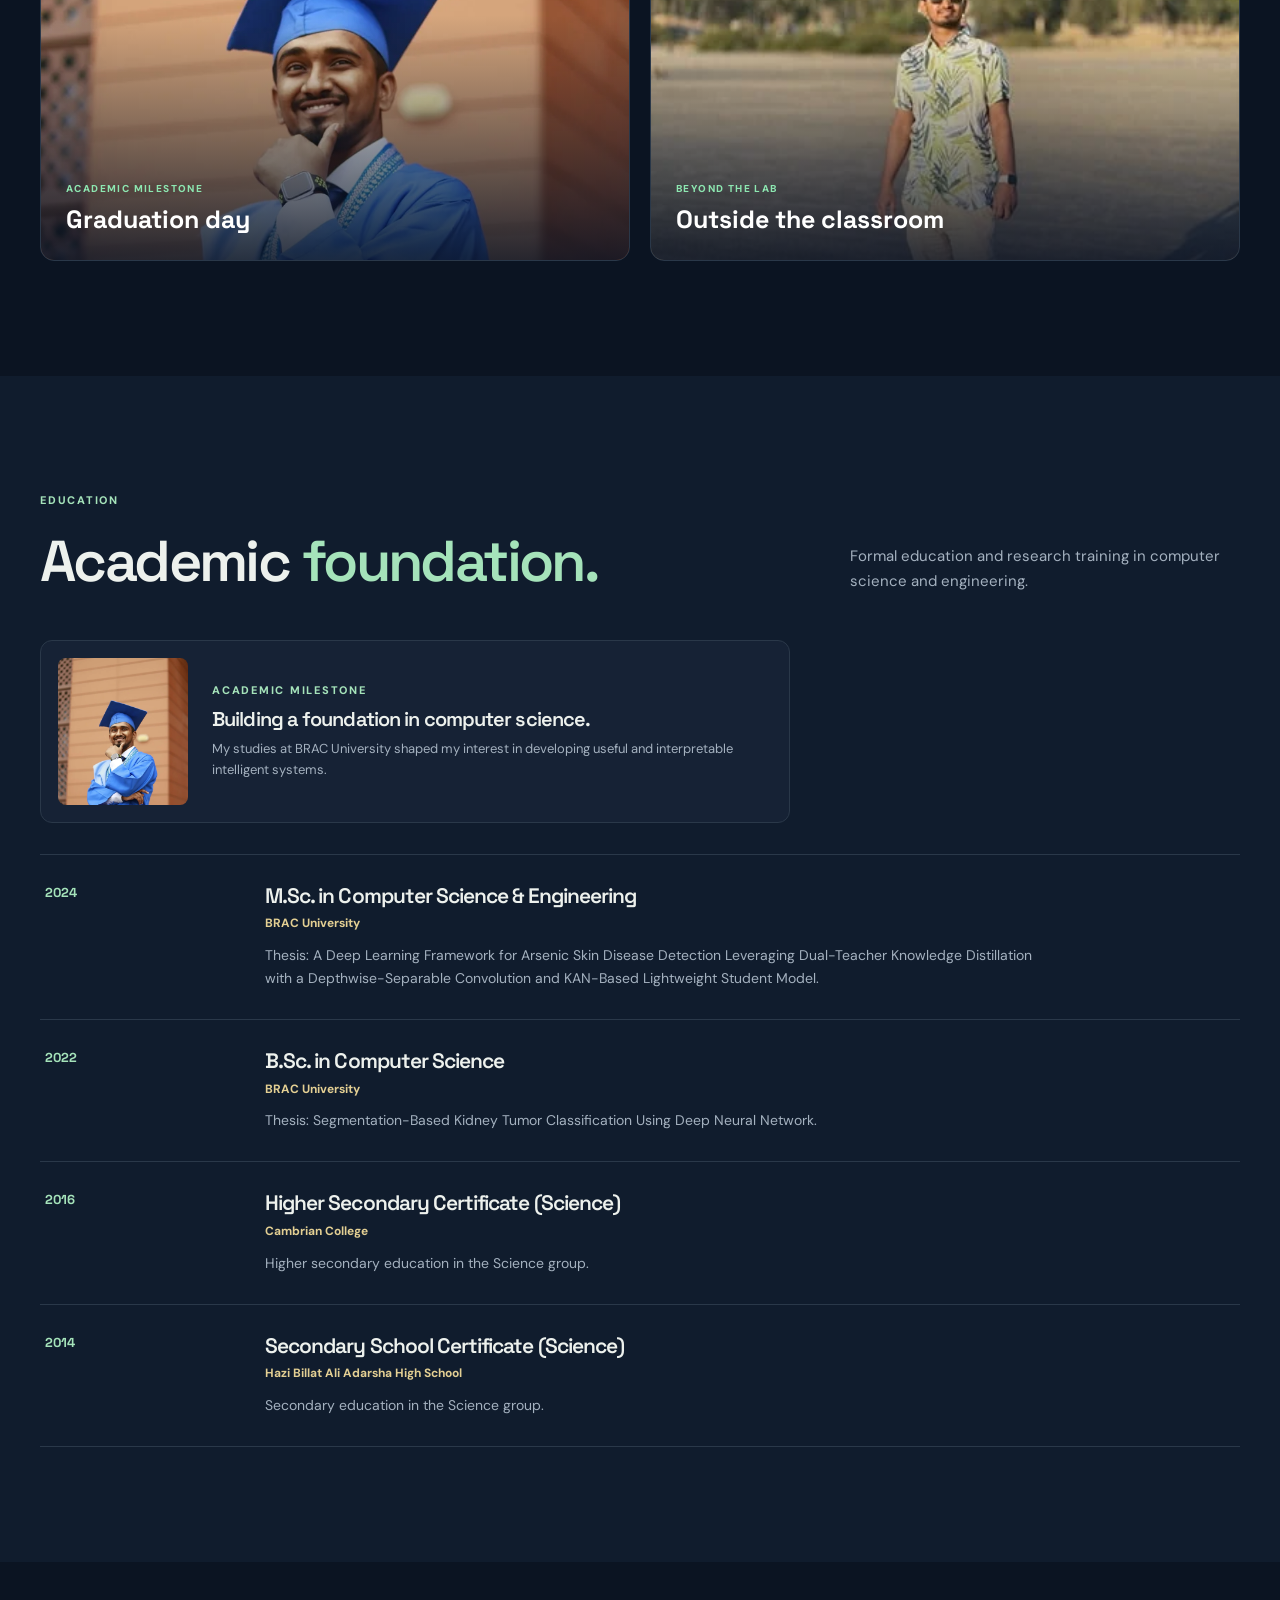
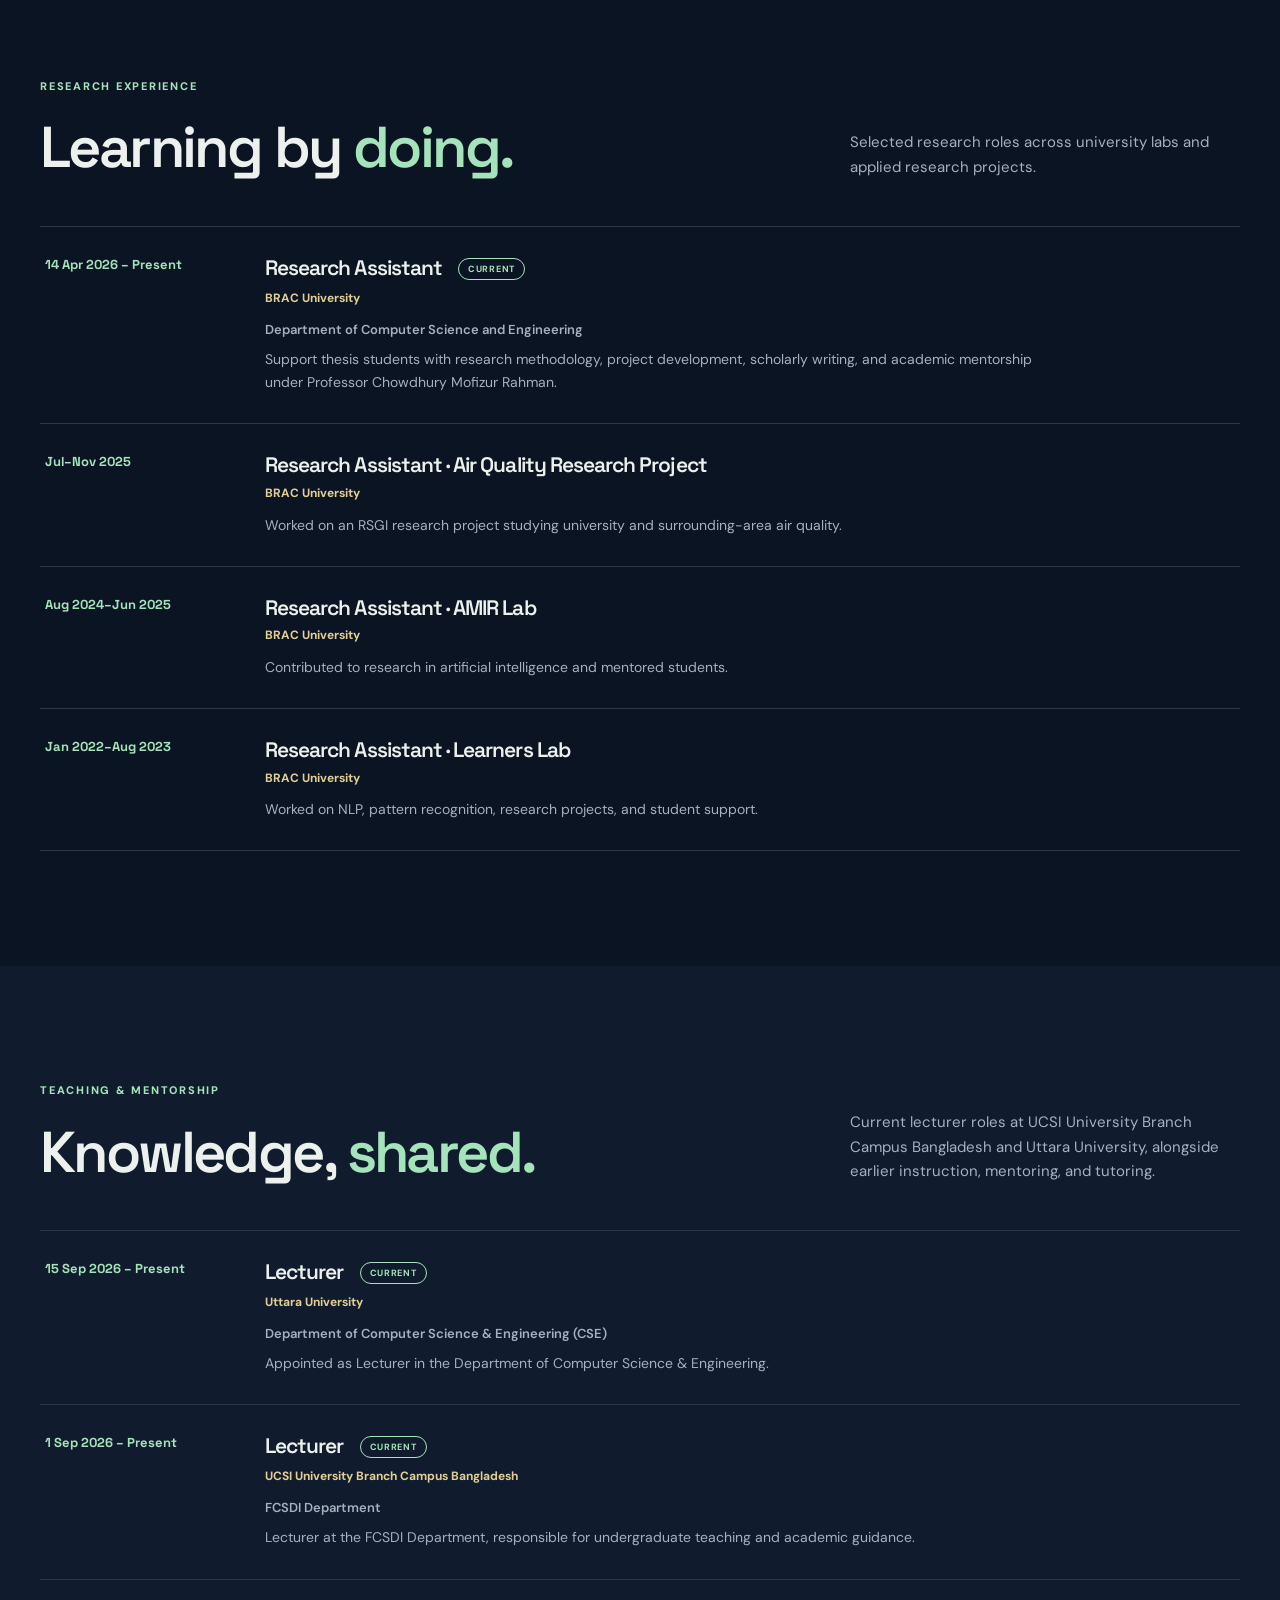
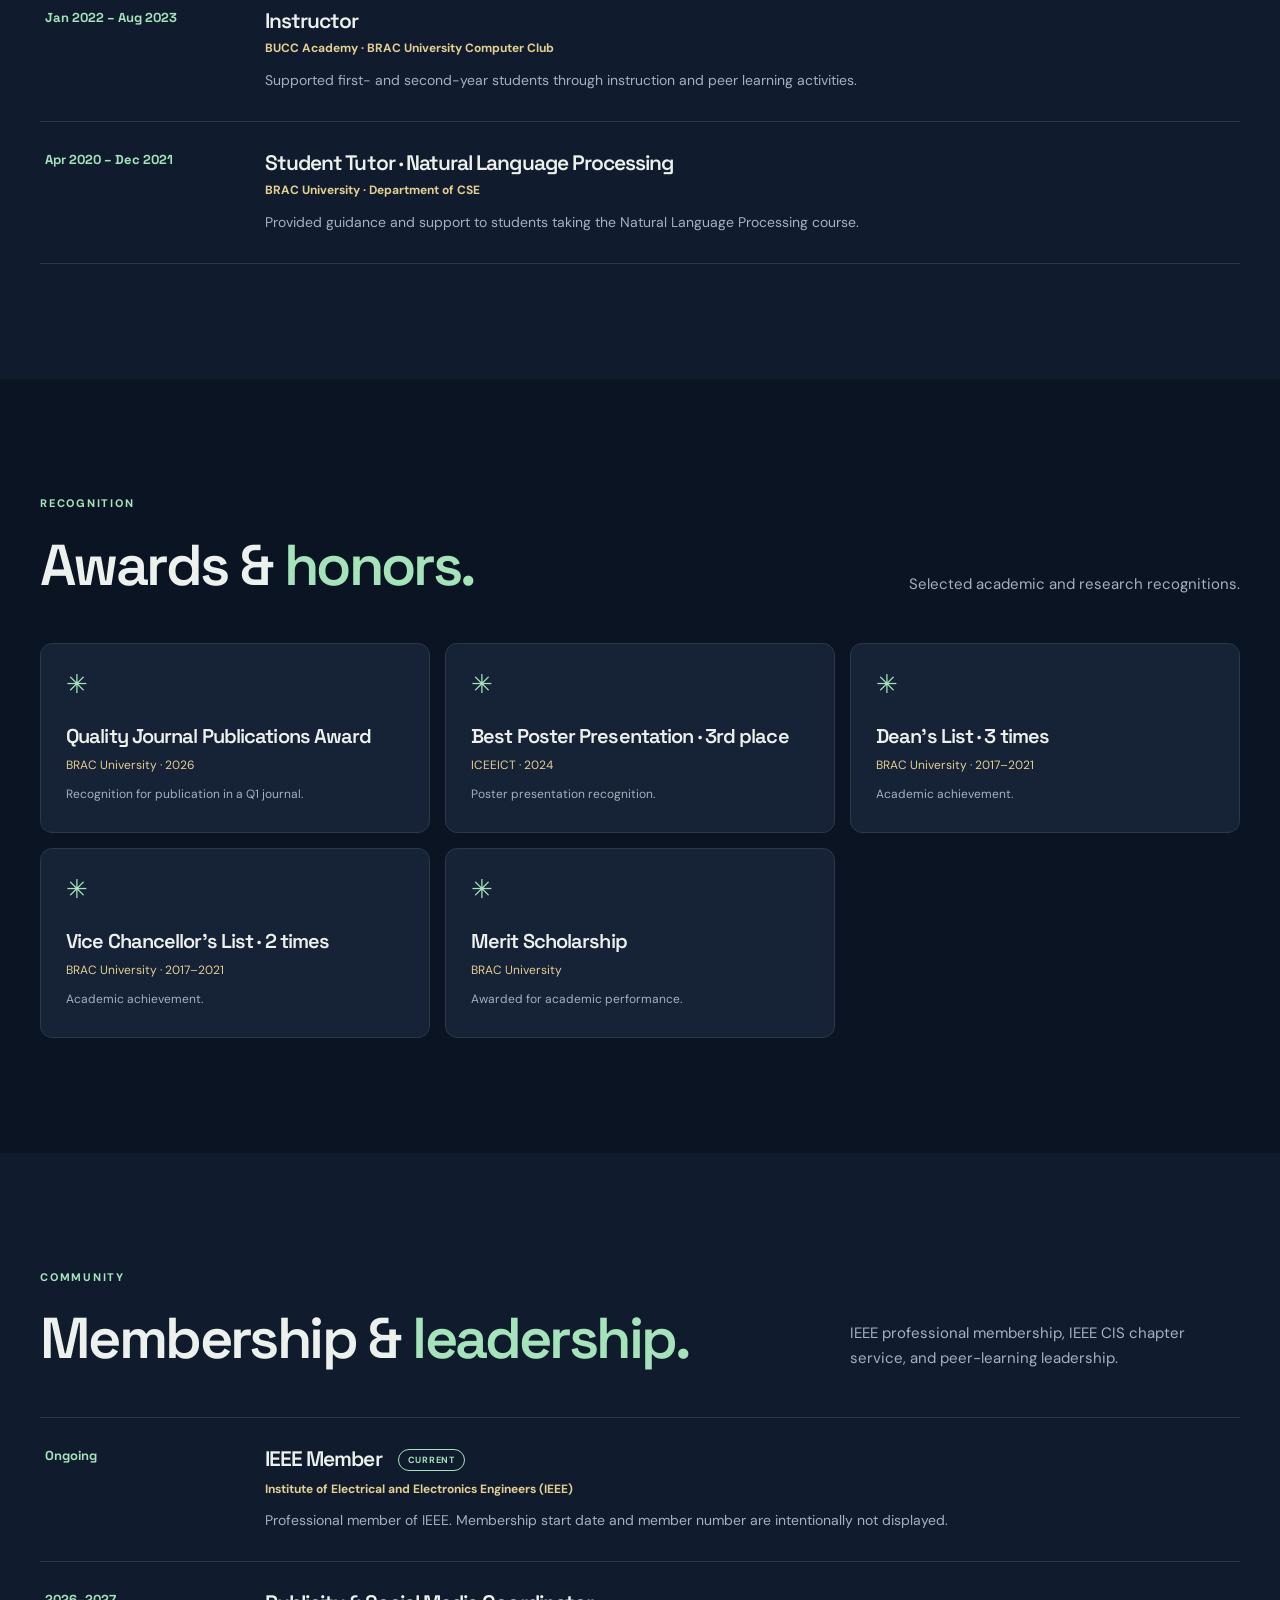
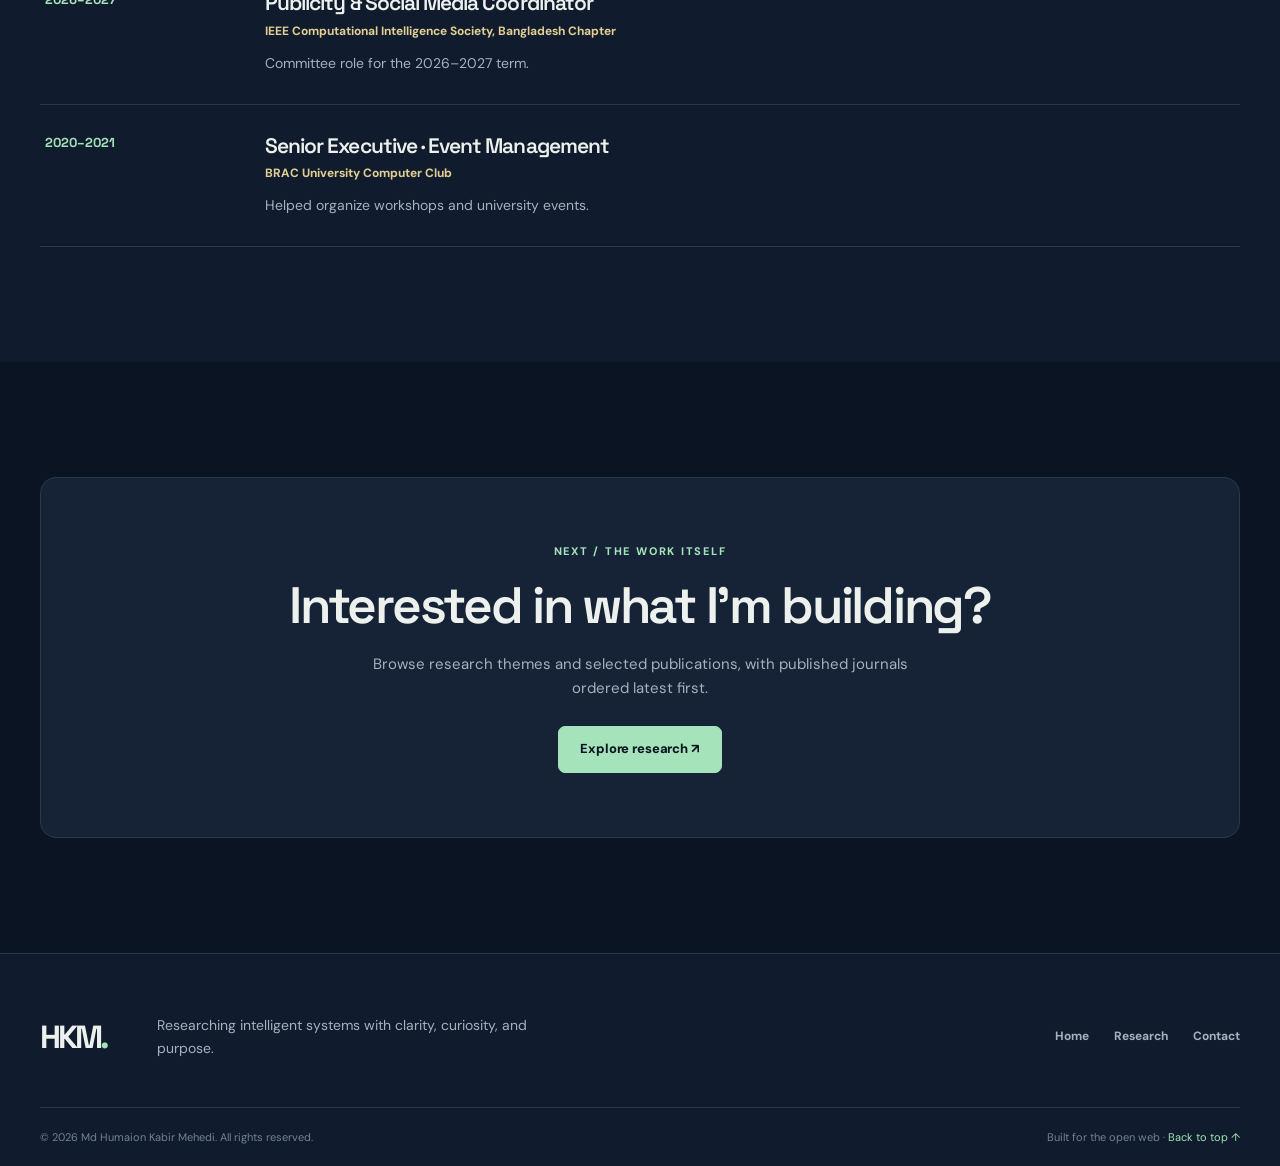
==== commit 583ff7cf: "Add files via upload" ====
--- a/about.html
+++ b/about.html
@@ -2,7 +2,7 @@
 <meta charset="utf-8"><meta name="viewport" content="width=device-width,initial-scale=1"><meta name="theme-color" content="#0c1423">
 <meta name="description" content="Education, experience, teaching, awards, and scholarly activities of AI researcher Md Humaion Kabir Mehedi.">
 <meta property="og:title" content="About | Md Humaion Kabir Mehedi"><meta property="og:type" content="website"><title>About | HKM — Md Humaion Kabir Mehedi</title><meta name="application-name" content="HKM Academic Portfolio"><link rel="icon" href="assets/img/favicon.svg" type="image/svg+xml"><link rel="preconnect" href="https://fonts.googleapis.com"><link rel="preconnect" href="https://fonts.gstatic.com" crossorigin><link href="https://fonts.googleapis.com/css2?family=DM+Sans:wght@400;500;600;700;800&family=Space+Grotesk:wght@400;500;600;700&display=swap" rel="stylesheet"><link rel="stylesheet" href="assets/css/style.css"><script>try{document.documentElement.dataset.theme=localStorage.getItem('hkm-theme')||'dark'}catch(e){}</script><script defer src="assets/js/data.js"></script><script defer src="assets/js/app.js"></script>
-</head><body data-page="about"><a class="skip-link" href="#main">Skip to content</a><div class="site-shell"><header class="site-header" id="site-header"><div class="container nav-container"><a href="index.html" class="brand" aria-label="Md Humaion Kabir Mehedi home"><span class="brand-symbol">HKM</span><span class="brand-text">Humaion Kabir <strong>Mehedi</strong><small>RESEARCH PORTFOLIO</small></span></a><nav class="desktop-nav" aria-label="Main navigation"><a href="index.html" data-nav="home">Home</a><a href="research.html" data-nav="research">Research</a><a href="about.html" data-nav="about">About</a><a href="contact.html" data-nav="contact">Contact</a></nav><div class="nav-actions"><button class="theme-toggle icon-button" aria-label="Toggle light and dark theme" title="Toggle theme"><span class="theme-icon">☼</span></button><a href="research.html" class="button button-small button-primary nav-cta">View research ↗</a><button class="mobile-menu-toggle icon-button" aria-expanded="false" aria-controls="mobile-navigation" aria-label="Open navigation"><span class="hamburger"><i></i><i></i><i></i></span></button></div></div><nav id="mobile-navigation" class="mobile-nav" aria-label="Mobile navigation" hidden><a href="index.html" data-nav="home">Home</a><a href="research.html" data-nav="research">Research</a><a href="about.html" data-nav="about">About</a><a href="contact.html" data-nav="contact">Contact</a></nav></header>
+</head><body data-page="about"><a class="skip-link" href="#main">Skip to content</a><div class="site-shell"><header class="site-header" id="site-header"><div class="container nav-container"><a href="index.html" class="brand" aria-label="Md Humaion Kabir Mehedi home"><span class="brand-symbol">HKM</span><span class="brand-text">Humaion Kabir <strong>Mehedi</strong></span></a><nav class="desktop-nav" aria-label="Main navigation"><a href="index.html" data-nav="home">Home</a><a href="research.html" data-nav="research">Research</a><a href="about.html" data-nav="about">About</a><a href="contact.html" data-nav="contact">Contact</a></nav><div class="nav-actions"><button class="theme-toggle icon-button" aria-label="Toggle light and dark theme" title="Toggle theme"><span class="theme-icon">☼</span></button><a href="research.html" class="button button-small button-primary nav-cta">View research ↗</a><button class="mobile-menu-toggle icon-button" aria-expanded="false" aria-controls="mobile-navigation" aria-label="Open navigation"><span class="hamburger"><i></i><i></i><i></i></span></button></div></div><nav id="mobile-navigation" class="mobile-nav" aria-label="Mobile navigation" hidden><a href="index.html" data-nav="home">Home</a><a href="research.html" data-nav="research">Research</a><a href="about.html" data-nav="about">About</a><a href="contact.html" data-nav="contact">Contact</a></nav></header>
 <main id="main"><section class="page-hero"><div class="container"><div class="eyebrow"><span class="eyebrow-dot"></span> ABOUT / ACADEMIC JOURNEY</div><div class="page-hero-grid"><h1>Built on <span class="text-gradient">curiosity.</span><br>Driven by purpose.</h1><div class="page-hero-aside"><p>I am Md Humaion Kabir Mehedi, a lecturer at UCSI University Branch Campus Bangladesh and Uttara University, a research assistant at BRAC University, and an IEEE member working across computer vision, medical image analysis, and natural language processing.</p><a href="contact.html" class="text-link">Connect with me ↗</a></div></div></div></section>
 <section class="section-spacing"><div class="container about-intro"><div class="about-monogram about-photo-frame"><img class="profile-photo profile-photo-about" data-profile-photo src="assets/img/profile.webp" alt="Profile image of Md Humaion Kabir Mehedi" width="320" height="320"><small>RESEARCH • LEARN • BUILD</small></div><div class="intro-copy"><div class="section-kicker">MY STORY</div><h2>Research that stays close to <span class="text-gradient">real problems.</span></h2><p>My academic background is in computer science and engineering at BRAC University, where my research and learning have centered on machine learning, deep learning, and applied artificial intelligence.</p><p>Through research projects and collaboration, I have explored medical imaging, explainable predictions, efficient visual recognition, and Bengali natural language processing. I also teach as a lecturer at UCSI University Branch Campus Bangladesh and Uttara University and have served as a Research Assistant at BRAC University since 14 April 2026. I am an IEEE member and value student mentorship and the open exchange of research ideas.</p><div class="interest-cloud" id="interest-cloud"></div></div></div></section>
 <section class="photo-editor-section" id="photo-editor" hidden aria-labelledby="photo-editor-title">
@@ -28,10 +28,10 @@
 </section>
 
 <section class="section-spacing moments-section" id="moments"><div class="container"><div class="section-heading reveal"><div><div class="section-kicker">BEYOND RESEARCH</div><h2>Life, <span class="text-gradient">in moments.</span></h2></div><div class="section-heading-side"><p>A few snapshots from academic milestones and life outside the classroom.</p></div></div><div class="moments-grid"><figure class="moment-card"><img src="assets/img/graduation.webp" alt="Graduation portrait in blue academic regalia" width="440" height="600" loading="lazy"><figcaption><small>ACADEMIC MILESTONE</small><strong>Graduation day</strong></figcaption></figure><figure class="moment-card"><img src="assets/img/outdoors.webp" alt="Outdoor photograph in a sunny open landscape" width="440" height="440" loading="lazy"><figcaption><small>BEYOND THE LAB</small><strong>Outside the classroom</strong></figcaption></figure></div></div></section>
-<section class="section-spacing section-alt" id="education"><div class="container"><div class="section-heading reveal"><div><div class="section-kicker">01 / EDUCATION</div><h2>Academic <span class="text-gradient">foundation.</span></h2></div><div class="section-heading-side"><p>Formal education and research training in computer science and engineering.</p></div></div><div class="education-photo-note"><img src="assets/img/graduation.webp" width="320" height="420" loading="lazy" alt="Graduation portrait wearing blue academic regalia"><div><div class="section-kicker">ACADEMIC MILESTONE</div><h3>Building a foundation in computer science.</h3><p>My studies at BRAC University shaped my interest in developing useful and interpretable intelligent systems.</p></div></div><div class="timeline" id="education-timeline"></div></div></section>
-<section class="section-spacing" id="research-experience"><div class="container"><div class="section-heading reveal"><div><div class="section-kicker">02 / RESEARCH EXPERIENCE</div><h2>Learning by <span class="text-gradient">doing.</span></h2></div><div class="section-heading-side"><p>Selected research roles across university labs and applied research projects.</p></div></div><div class="timeline" id="experience-timeline"></div></div></section>
-<section class="section-spacing section-alt" id="teaching-experience"><div class="container"><div class="section-heading reveal"><div><div class="section-kicker">03 / TEACHING &amp; MENTORSHIP</div><h2>Knowledge, <span class="text-gradient">shared.</span></h2></div><div class="section-heading-side"><p>Current lecturer roles at UCSI University Branch Campus Bangladesh and Uttara University, alongside earlier instruction, mentoring, and tutoring.</p></div></div><div class="timeline" id="teaching-timeline"></div></div></section>
-<section class="section-spacing"><div class="container"><div class="section-heading reveal"><div><div class="section-kicker">04 / RECOGNITION</div><h2>Awards & <span class="text-gradient">honors.</span></h2></div><div class="section-heading-side"><p>Selected academic and research recognitions.</p></div></div><div class="award-grid" id="award-grid"></div></div></section>
-<section class="section-spacing section-alt"><div class="container"><div class="section-heading reveal"><div><div class="section-kicker">05 / COMMUNITY</div><h2>Membership &amp; <span class="text-gradient">leadership.</span></h2></div><div class="section-heading-side"><p>IEEE professional membership, IEEE CIS chapter service, and peer-learning leadership.</p></div></div><div class="timeline" id="service-timeline"></div></div></section>
+<section class="section-spacing section-alt" id="education"><div class="container"><div class="section-heading reveal"><div><div class="section-kicker">EDUCATION</div><h2>Academic <span class="text-gradient">foundation.</span></h2></div><div class="section-heading-side"><p>Formal education and research training in computer science and engineering.</p></div></div><div class="education-photo-note"><img src="assets/img/graduation.webp" width="320" height="420" loading="lazy" alt="Graduation portrait wearing blue academic regalia"><div><div class="section-kicker">ACADEMIC MILESTONE</div><h3>Building a foundation in computer science.</h3><p>My studies at BRAC University shaped my interest in developing useful and interpretable intelligent systems.</p></div></div><div class="timeline" id="education-timeline"></div></div></section>
+<section class="section-spacing" id="research-experience"><div class="container"><div class="section-heading reveal"><div><div class="section-kicker">RESEARCH EXPERIENCE</div><h2>Learning by <span class="text-gradient">doing.</span></h2></div><div class="section-heading-side"><p>Selected research roles across university labs and applied research projects.</p></div></div><div class="timeline" id="experience-timeline"></div></div></section>
+<section class="section-spacing section-alt" id="teaching-experience"><div class="container"><div class="section-heading reveal"><div><div class="section-kicker">TEACHING &amp; MENTORSHIP</div><h2>Knowledge, <span class="text-gradient">shared.</span></h2></div><div class="section-heading-side"><p>Current lecturer roles at UCSI University Branch Campus Bangladesh and Uttara University, alongside earlier instruction, mentoring, and tutoring.</p></div></div><div class="timeline" id="teaching-timeline"></div></div></section>
+<section class="section-spacing"><div class="container"><div class="section-heading reveal"><div><div class="section-kicker">RECOGNITION</div><h2>Awards & <span class="text-gradient">honors.</span></h2></div><div class="section-heading-side"><p>Selected academic and research recognitions.</p></div></div><div class="award-grid" id="award-grid"></div></div></section>
+<section class="section-spacing section-alt"><div class="container"><div class="section-heading reveal"><div><div class="section-kicker">COMMUNITY</div><h2>Membership &amp; <span class="text-gradient">leadership.</span></h2></div><div class="section-heading-side"><p>IEEE professional membership, IEEE CIS chapter service, and peer-learning leadership.</p></div></div><div class="timeline" id="service-timeline"></div></div></section>
 <section class="section-spacing"><div class="container"><div class="research-bottom-cta"><div class="section-kicker">NEXT / THE WORK ITSELF</div><h2>Interested in what I'm building?</h2><p>Browse research themes and selected publications, with published journals ordered latest first.</p><a href="research.html" class="button button-primary">Explore research ↗</a></div></div></section></main>
 <footer class="site-footer"><div class="container footer-top"><a class="footer-brand" href="index.html">HKM<span>.</span></a><p>Researching intelligent systems with clarity, curiosity, and purpose.</p><div class="footer-links"><a href="index.html">Home</a><a href="research.html">Research</a><a href="contact.html">Contact</a></div></div><div class="container footer-bottom"><span>© <span data-year></span> Md Humaion Kabir Mehedi. All rights reserved.</span><span>Built for the open web · <a href="#main">Back to top ↑</a></span></div></footer></div></body></html>
--- a/assets/css/style.css
+++ b/assets/css/style.css
@@ -304,3 +304,12 @@
   *,*::before,*::after{scroll-behavior:auto!important;animation-duration:.01ms!important;transition-duration:.01ms!important}
 }
 @media(max-width:600px){.publication-arrow{width:33px;height:33px;font-size:19px}}
+
+/* Editorial cleanup: unnumbered section labels and clean publication metadata. */
+.brand-text{justify-content:center}
+.research-index a{justify-content:center;min-height:82px;padding-right:40px}
+.research-index a b{top:50%;transform:translateY(-50%)}
+.focus-top{justify-content:flex-end}
+.publication-authors{font-size:12px;line-height:1.65;color:var(--sub);margin:1px 0 11px}
+.publication-citation{font-size:11px;line-height:1.65;color:var(--muted);margin-top:11px}
+@media(max-width:560px){.research-index a{min-height:68px}}
